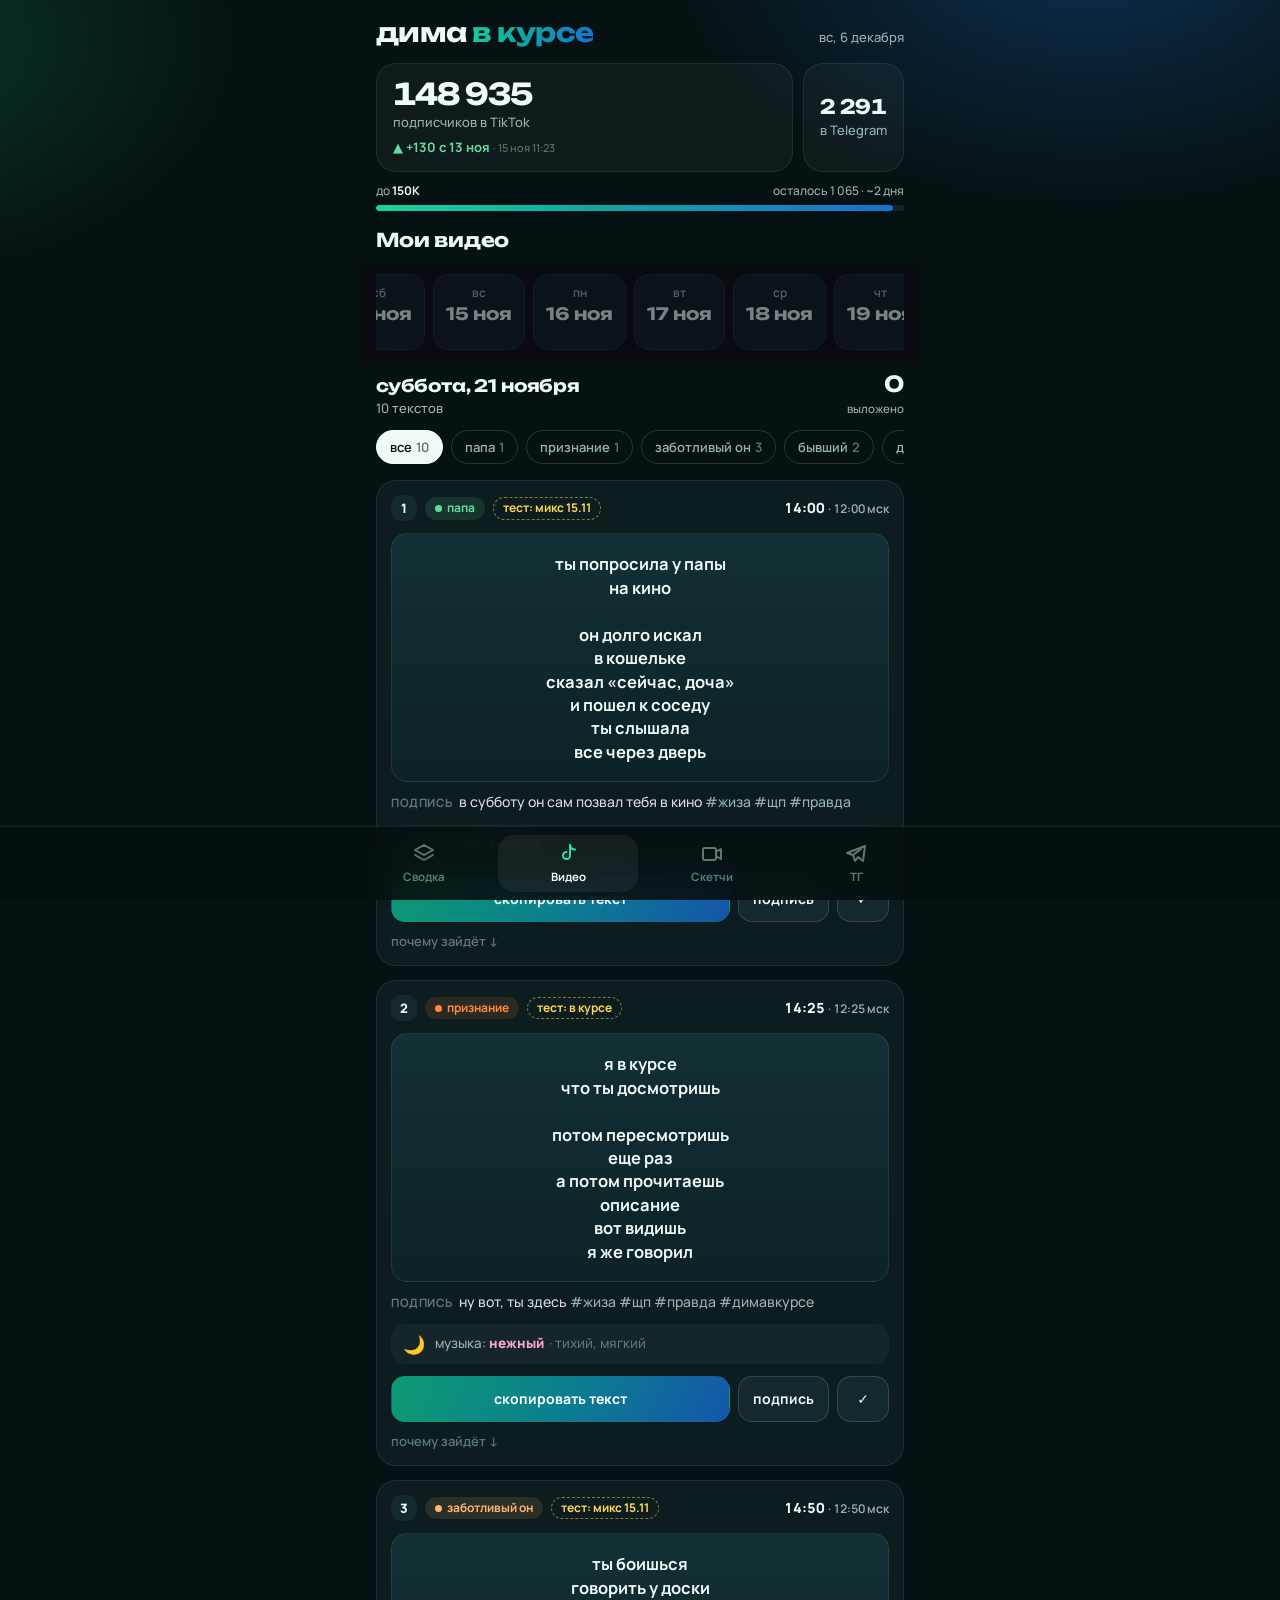
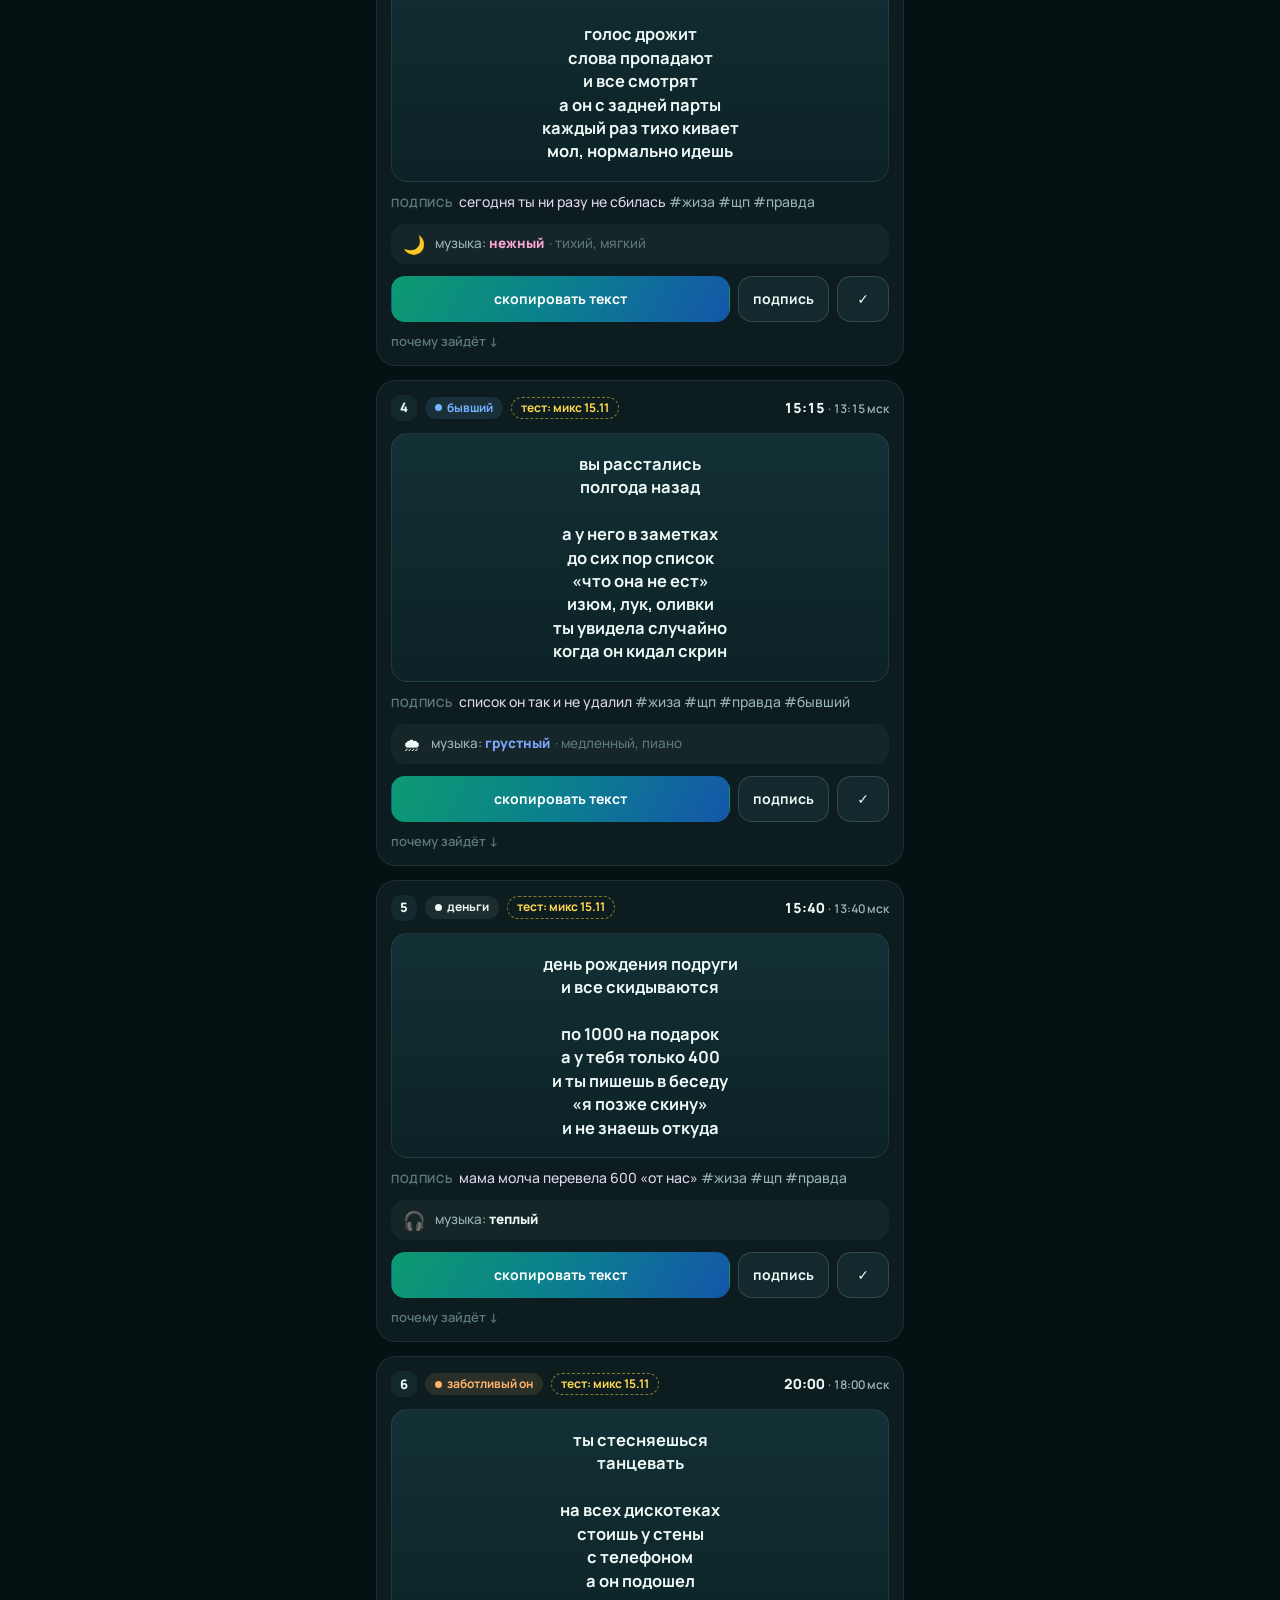
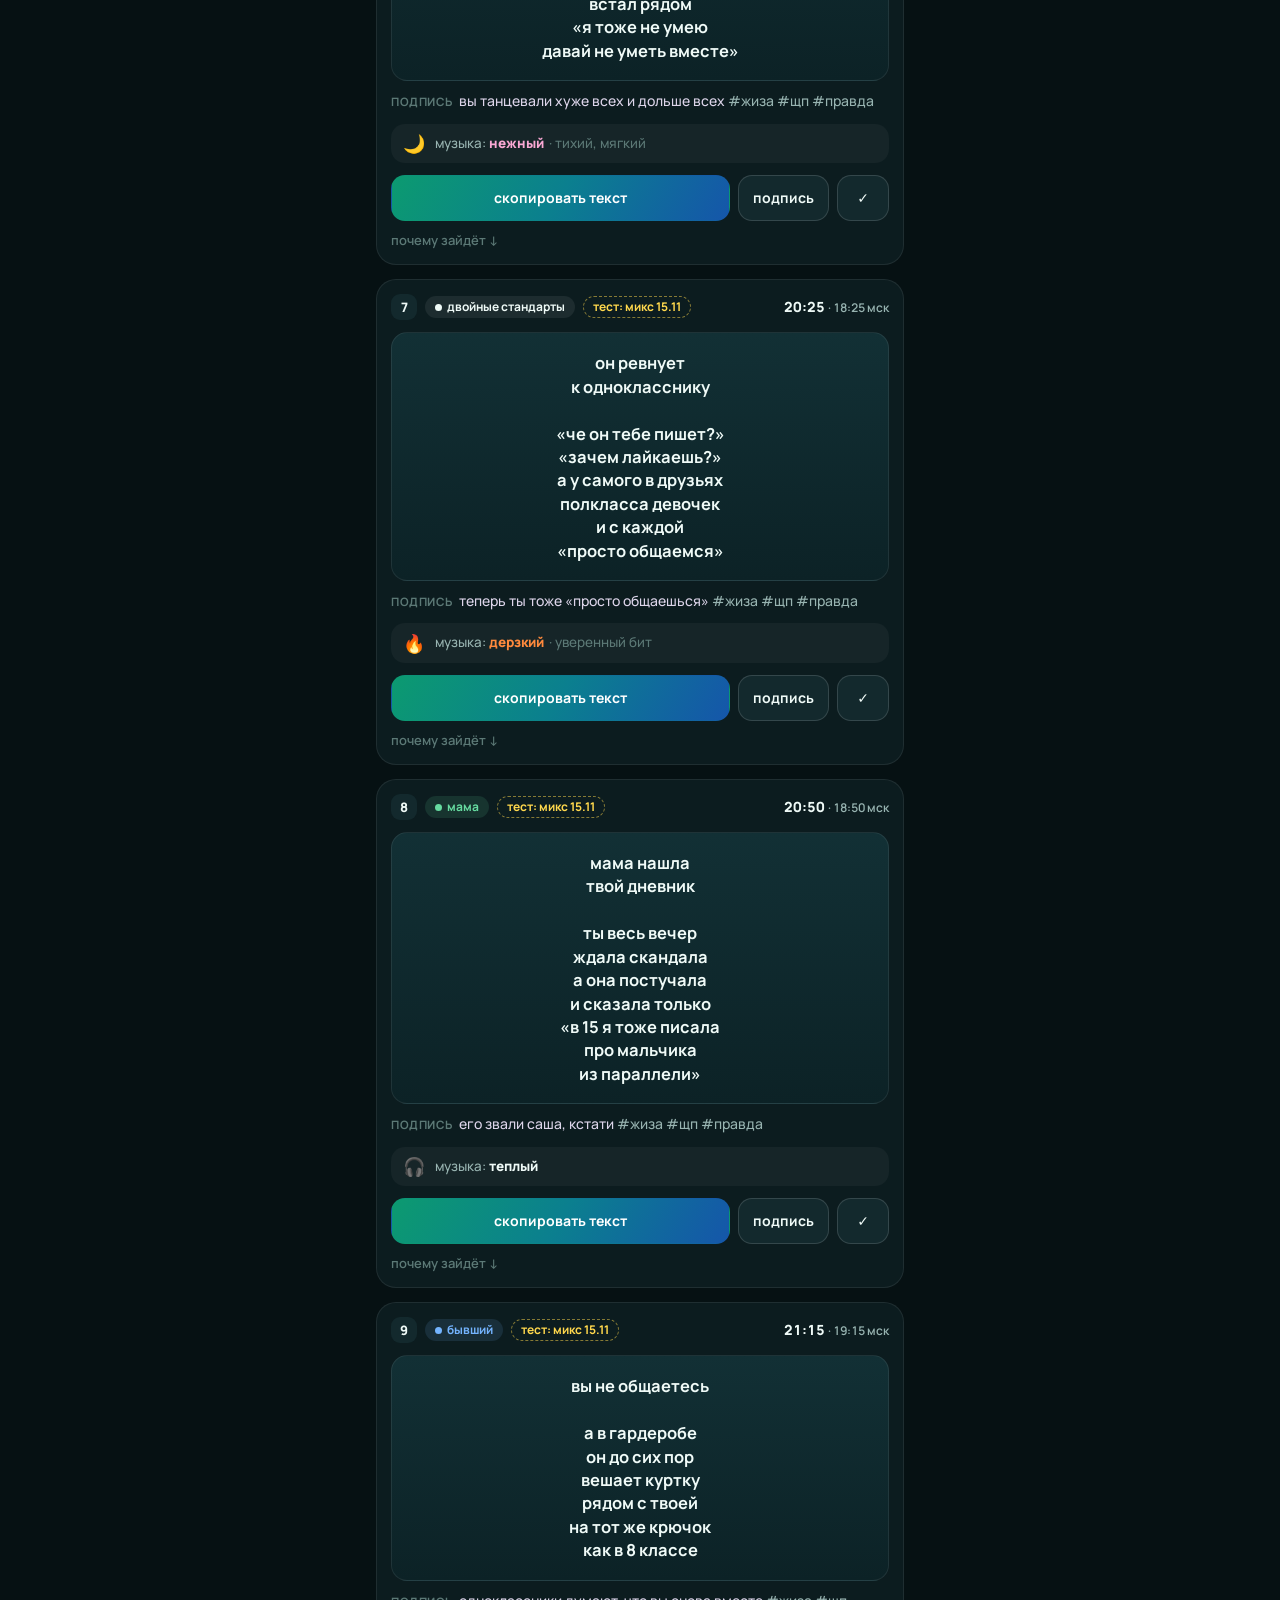
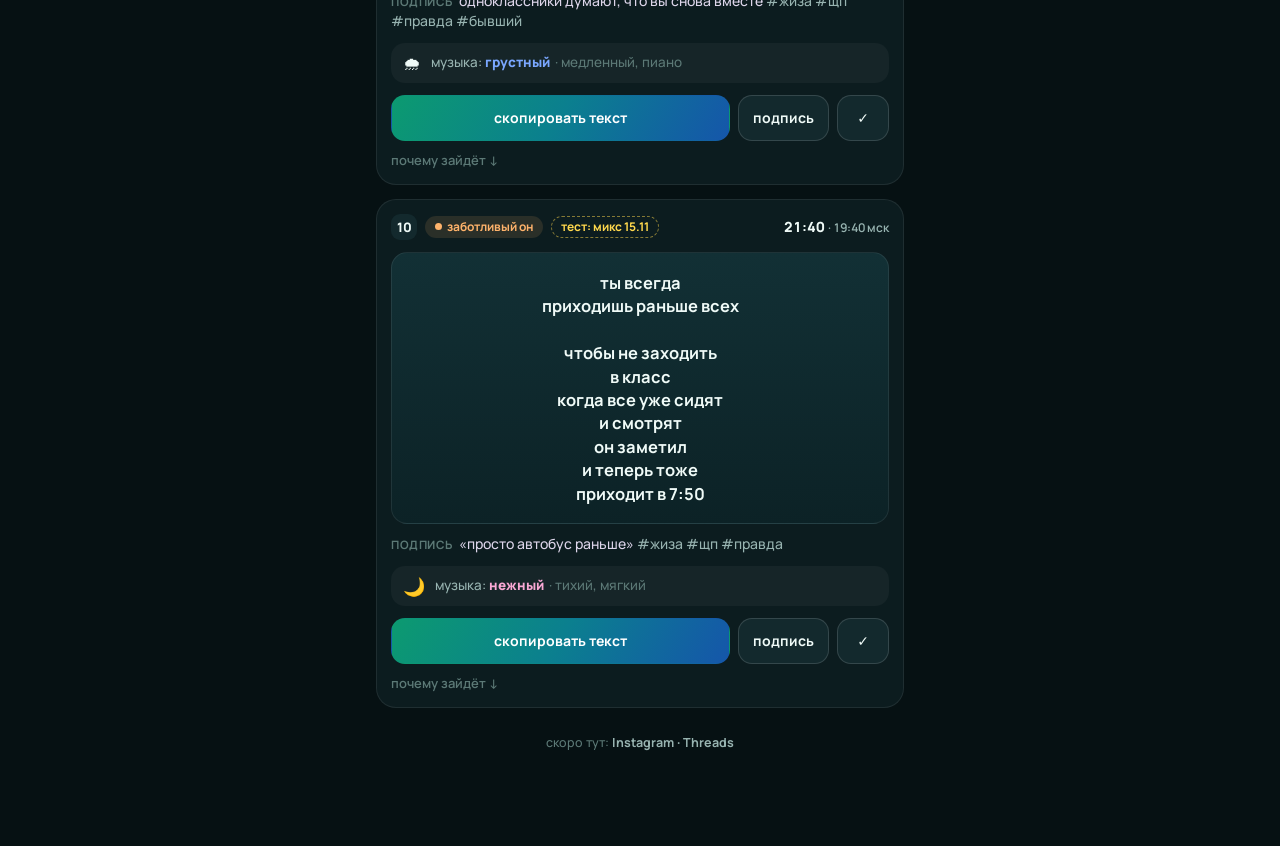
==== index.html @ 0f80d1b6 "тексты до 21.11, признания-загадки, скрыты вкладки Грустное, Вдохновение, Она" ====
<!doctype html>
<html lang="ru">
<head>
<meta charset="utf-8">
<meta name="viewport" content="width=device-width, initial-scale=1, viewport-fit=cover">
<meta name="robots" content="noindex, nofollow">
<meta name="theme-color" content="#061113">
<meta name="mobile-web-app-capable" content="yes">
<meta name="apple-mobile-web-app-capable" content="yes">
<meta name="apple-mobile-web-app-status-bar-style" content="black-translucent">
<meta name="apple-mobile-web-app-title" content="в курсе">
<title>дима в курсе</title>
<link rel="manifest" href="manifest.webmanifest">
<link rel="icon" type="image/png" href="icon-192.png">
<link rel="apple-touch-icon" href="apple-touch-icon.png">
<link rel="preconnect" href="https://fonts.googleapis.com">
<link rel="preconnect" href="https://fonts.gstatic.com" crossorigin>
<link rel="stylesheet" href="https://fonts.googleapis.com/css2?family=Manrope:wght@400;500;600;700;800&family=Unbounded:wght@600;700&display=swap">
<link rel="stylesheet" href="app.css?v=10">
</head>
<body>
<div class="app">
  <header class="hero">
    <div class="brand">
      <div class="logo">дима <span>в курсе</span></div>
      <div class="hero-date" id="heroDate"></div>
    </div>
    <div class="stats">
      <div class="stat stat-main">
        <div class="stat-num" id="ttFollowers">—</div>
        <div class="stat-label">подписчиков в TikTok</div>
        <div class="stat-sub" id="ttNet"></div>
      </div>
      <div class="stat stat-side">
        <div class="stat-num small" id="tgFollowers">—</div>
        <div class="stat-label">в Telegram</div>
      </div>
    </div>
    <div class="goal" id="goal"></div>
  </header>

  <main id="view" aria-live="polite"></main>
</div>

<nav class="tabs" aria-label="Разделы">
  <button class="tab" data-tab="tasks" type="button">
    <svg viewBox="0 0 24 24" aria-hidden="true"><path d="M12 3 3 8l9 5 9-5-9-5Z" /><path d="m3 13 9 5 9-5" /></svg>
    <span>Сводка</span>
  </button>
  <!-- скрыто 15.11 (Дима: пока не пользуюсь)
  <button class="tab" data-tab="inspo" type="button">
    <svg viewBox="0 0 24 24" aria-hidden="true"><path d="M12 3l2.4 5.2L20 9l-4.2 3.8L17 18.5 12 15.6 7 18.5l1.2-5.7L4 9l5.6-.8z" /></svg>
    <span>Вдохновение</span>
  </button>
  -->
  <button class="tab" data-tab="tiktok" type="button">
    <svg viewBox="0 0 24 24" aria-hidden="true"><path d="M14 3v10.5a3.5 3.5 0 1 1-3.5-3.5" /><path d="M14 3c.4 2.6 2.2 4.4 5 4.6" /></svg>
    <span>Видео</span>
  </button>
  <!-- скрыто 15.11 (Дима: грустное больше не выкладываем)
  <button class="tab" data-tab="sad" type="button">
    <svg viewBox="0 0 24 24" aria-hidden="true"><path d="M12 3s-6 7-6 11a6 6 0 0 0 12 0c0-4-6-11-6-11z" /></svg>
    <span>Грустное</span>
  </button>
  -->
  <button class="tab" data-tab="sketch" type="button">
    <svg viewBox="0 0 24 24" aria-hidden="true"><rect x="3" y="6" width="13" height="12" rx="2" /><path d="m16 10 5-3v10l-5-3" /></svg>
    <span>Скетчи</span>
  </button>
  <button class="tab" data-tab="tg" type="button">
    <svg viewBox="0 0 24 24" aria-hidden="true"><path d="M21 4 3 11l6 2 2 6 3-4 5 4 2-15z" /><path d="m9 13 8-6" /></svg>
    <span>ТГ</span>
  </button>
  <!-- скрыто 15.11 (Дима: пока не пользуюсь)
  <a class="tab" href="ponimat.html">
    <svg viewBox="0 0 24 24" aria-hidden="true"><path d="M12 20s-7-4.4-7-10a4 4 0 0 1 7-2.6A4 4 0 0 1 19 10c0 5.6-7 10-7 10z" /></svg>
    <span>Она</span>
  </a>
  -->
</nav>

<div class="toast" id="toast" role="status"></div>

<div class="sheet" id="sheet" hidden>
  <div class="sheet-box">
    <div class="sheet-title">Скопируй вручную</div>
    <textarea id="sheetText" readonly></textarea>
    <button class="btn primary wide" id="sheetClose" type="button">готово</button>
  </div>
</div>

<script src="data.js?v=mwi3bd3v"></script>
<script src="app.js?v=16"></script>
</body>
</html>
---- app.css ----
:root {
  --bg: #061113;
  --card: #0c1c1f;
  --card2: #13292d;
  --line: rgba(255, 255, 255, .08);
  --line2: rgba(255, 255, 255, .14);
  --text: #effaf7;
  --muted: #98b4b1;
  --dim: #5c7976;
  --pink: #2fe0a6;
  --violet: #3a9be0;
  --grad: linear-gradient(120deg, #19d49b 0%, #0ea5a6 45%, #1a6fd1 100%);
  /* под белым текстом — темнее, чтобы читалось */
  --grad-btn: linear-gradient(120deg, #0c9a70 0%, #0b7f8f 50%, #1556aa 100%);
  --care: #ffb36b;
  --zhiza: #c9a8ff;
  --ex: #74b4ff;
  --family: #66dba0;
  --test: #ffd84d;
  --radius: 20px;
  --nav-h: 66px;
  --safe-b: env(safe-area-inset-bottom, 0px);
  --safe-t: env(safe-area-inset-top, 0px);
}

* { box-sizing: border-box; -webkit-tap-highlight-color: transparent; }
html { background: var(--bg); }
body {
  margin: 0;
  background: var(--bg);
  background-image:
    radial-gradient(600px 380px at 85% -60px, rgba(26, 111, 209, .32), transparent 70%),
    radial-gradient(520px 340px at -10% 40px, rgba(25, 212, 155, .2), transparent 70%);
  background-repeat: no-repeat;
  color: var(--text);
  font: 500 15px/1.45 Manrope, system-ui, -apple-system, "Segoe UI", Roboto, sans-serif;
  min-height: 100vh;
  overflow-x: hidden;
}
button { font: inherit; color: inherit; }
.app { max-width: 560px; margin: 0 auto; padding: calc(var(--safe-t) + 18px) 16px calc(var(--nav-h) + var(--safe-b) + 28px); }

/* шапка */
.hero { margin-bottom: 18px; }
.brand { display: flex; align-items: baseline; justify-content: space-between; gap: 12px; }
.logo { font: 700 26px/1.1 Unbounded, Manrope, sans-serif; letter-spacing: -.02em; }
.logo span { background: var(--grad); -webkit-background-clip: text; background-clip: text; color: transparent; }
.hero-date { color: var(--muted); font-size: 13px; white-space: nowrap; }
.stats { display: flex; gap: 10px; margin-top: 16px; }
.stat { background: rgba(255, 255, 255, .04); border: 1px solid var(--line); border-radius: var(--radius); padding: 14px 16px; }
.stat-main { flex: 1 1 auto; min-width: 0; }
.stat-side { flex: 0 0 auto; display: flex; flex-direction: column; justify-content: center; }
.stat-num { font: 700 30px/1.05 Unbounded, Manrope, sans-serif; letter-spacing: -.03em; font-variant-numeric: tabular-nums; }
.stat-num.small { font-size: 20px; }
.stat-label { color: var(--muted); font-size: 13px; margin-top: 4px; }
.stat-sub { font-size: 13px; margin-top: 6px; color: var(--family); font-weight: 700; }
.stat-sub small { color: var(--dim); font-weight: 500; }
.goal { margin-top: 10px; }
.goal-row { display: flex; justify-content: space-between; font-size: 12px; color: var(--muted); margin-bottom: 6px; }
.goal-row b { color: var(--text); }
.bar { height: 6px; border-radius: 6px; background: rgba(255, 255, 255, .07); overflow: hidden; }
.bar i { display: block; height: 100%; background: var(--grad); border-radius: 6px; }

/* общие элементы */
.section-title { font: 700 19px/1.2 Unbounded, Manrope, sans-serif; margin: 6px 0 12px; letter-spacing: -.01em; }
.hint { color: var(--muted); font-size: 13px; }
.note {
  background: linear-gradient(135deg, rgba(25, 212, 155, .1), rgba(26, 111, 209, .12));
  border: 1px solid rgba(14, 165, 166, .3);
  border-radius: 16px; padding: 12px 14px; font-size: 13.5px; color: #dcf3ee; margin-bottom: 14px;
}
.note b { color: var(--text); }

.chips { display: flex; gap: 8px; overflow-x: auto; scrollbar-width: none; padding: 2px 0; }
.chips::-webkit-scrollbar { display: none; }
.fchip {
  flex: 0 0 auto; border: 1px solid var(--line2); background: transparent; border-radius: 999px;
  padding: 7px 13px; font-size: 13px; font-weight: 600; color: var(--muted); cursor: pointer; white-space: nowrap;
}
.fchip.on { background: var(--text); color: var(--bg); border-color: var(--text); }
.fchip .cnt { opacity: .6; margin-left: 4px; }

/* выбор дня */
.days-wrap {
  position: sticky; top: 0; z-index: 5; margin: 0 -16px 12px; padding: calc(var(--safe-t) + 10px) 16px 10px;
  background: rgba(12, 10, 18, .82); -webkit-backdrop-filter: blur(16px); backdrop-filter: blur(16px);
  border-bottom: 1px solid transparent;
}
.days-wrap.stuck { border-bottom-color: var(--line); }
.days { display: flex; gap: 8px; overflow-x: auto; scrollbar-width: none; scroll-behavior: smooth; }
.days::-webkit-scrollbar { display: none; }
.day {
  flex: 0 0 auto; min-width: 74px; text-align: center; padding: 9px 12px 8px; border-radius: 16px;
  background: var(--card); border: 1px solid var(--line); cursor: pointer;
}
.day .wd { display: block; font-size: 12px; color: var(--muted); font-weight: 600; }
.day .dn { display: block; font: 700 17px/1.2 Unbounded, Manrope, sans-serif; margin-top: 2px; }
.day .tag { display: block; font-size: 10.5px; color: var(--dim); margin-top: 2px; font-weight: 700; text-transform: uppercase; letter-spacing: .04em; }
.day.past { opacity: .5; }
.day.on { background: var(--grad-btn); border-color: transparent; opacity: 1; }
.day.on .wd, .day.on .tag { color: rgba(255, 255, 255, .85); }

.day-head { display: flex; align-items: flex-end; justify-content: space-between; gap: 12px; margin: 4px 0 10px; }
.day-title { font: 700 17px/1.25 Unbounded, Manrope, sans-serif; letter-spacing: -.01em; }
.day-sub { color: var(--muted); font-size: 13px; margin-top: 3px; }
.progress { text-align: right; flex: 0 0 auto; }
.progress b { font: 700 22px/1 Unbounded, Manrope, sans-serif; }
.progress span { display: block; font-size: 11.5px; color: var(--muted); margin-top: 3px; }
.progress.ok b { color: var(--family); }
.filters { margin-bottom: 14px; }

/* карточка */
.list { display: flex; flex-direction: column; gap: 14px; }
.card {
  background: var(--card); border: 1px solid var(--line); border-radius: var(--radius); padding: 14px;
  transition: opacity .2s, border-color .2s;
}
.card.next { border-color: rgba(47, 224, 166, .55); box-shadow: 0 0 0 1px rgba(47, 224, 166, .2), 0 10px 30px -12px rgba(47, 224, 166, .35); }
.card.done { opacity: .5; }
.card-top { display: flex; align-items: center; flex-wrap: wrap; gap: 6px 8px; margin-bottom: 12px; }
.num {
  width: 26px; height: 26px; border-radius: 9px; display: inline-grid; place-items: center;
  background: var(--card2); font-weight: 800; font-size: 13px;
}
.chip { display: inline-flex; align-items: center; gap: 5px; border-radius: 999px; padding: 4px 10px; font-size: 12px; font-weight: 700; line-height: 1.2; }
.chip.theme { background: rgba(255, 255, 255, .07); color: var(--text); }
.chip.theme::before { content: ""; width: 7px; height: 7px; border-radius: 50%; background: currentColor; }
.chip.t-care { color: var(--care); background: rgba(255, 179, 107, .12); }
.chip.t-zhiza { color: var(--zhiza); background: rgba(201, 168, 255, .12); }
.chip.t-ex { color: var(--ex); background: rgba(116, 180, 255, .12); }
.chip.t-family { color: var(--family); background: rgba(102, 219, 160, .12); }
.card.hot { border-color: rgba(255, 138, 61, .6); box-shadow: 0 0 0 1px rgba(255, 138, 61, .25), 0 10px 30px -12px rgba(255, 138, 61, .45); }
.hot-badge { display: inline-block; margin-bottom: 8px; padding: 3px 10px; border-radius: 999px; font-size: 12px; font-weight: 800; color: #ff8a3d; background: rgba(255, 138, 61, .15); }
.chip.t-hot { color: #ff8a3d; background: rgba(255, 138, 61, .12); }
.chip.t-serial { color: #c9a8ff; background: rgba(201, 168, 255, .12); }
.chip.test { color: var(--test); border: 1px dashed rgba(255, 216, 77, .5); padding: 3px 9px; }
.chip.next-badge { background: var(--grad-btn); color: #fff; }
.btn.primary.was { background: linear-gradient(120deg, rgba(12, 154, 112, .45), rgba(21, 86, 170, .45)); }
.time { margin-left: auto; font-weight: 800; font-size: 14px; white-space: nowrap; font-variant-numeric: tabular-nums; }
.time small { color: var(--dim); font-weight: 600; font-size: 11px; }
.time .alt { color: var(--muted); font-weight: 600; font-size: 12px; }

.screen {
  position: relative; text-align: center; white-space: pre-line; font-weight: 700; font-size: 16.5px; line-height: 1.42;
  padding: 18px 14px; border-radius: 16px; cursor: pointer; overflow-wrap: anywhere;
  background: linear-gradient(180deg, #123035 0%, #0c2226 100%); border: 1px solid var(--line);
  user-select: text; -webkit-user-select: text;
}
.screen:active { transform: scale(.99); }
.screen mark, .post-text mark, .note mark, .slide-text mark { background: rgba(255, 216, 77, .16); color: var(--test); border-radius: 5px; padding: 0 3px; }
.screen.left { text-align: left; font-weight: 600; font-size: 15px; }

.caption { margin-top: 10px; font-size: 14px; color: #ddd5ea; overflow-wrap: anywhere; }
.caption .lbl { color: var(--dim); font-size: 11.5px; font-weight: 700; text-transform: uppercase; letter-spacing: .05em; margin-right: 6px; }
.caption .tags { color: var(--muted); }

.sound {
  display: flex; align-items: center; gap: 10px; margin-top: 12px; padding: 10px 12px; border-radius: 14px;
  background: rgba(255, 255, 255, .04); font-size: 13.5px;
}
.sound .ico { font-size: 18px; line-height: 1; }
.sound .lbl { color: var(--muted); }
.sound b { color: var(--sc, var(--text)); font-weight: 800; }
.sound .desc { color: var(--dim); }
.sound .desc { margin-left: 5px; }
.sound .desc::before { content: "· "; }

.actions { display: flex; gap: 8px; margin-top: 12px; }
.btn {
  border: 1px solid var(--line2); background: var(--card2); border-radius: 14px; padding: 12px 14px;
  font-weight: 700; font-size: 14px; cursor: pointer; white-space: nowrap; touch-action: manipulation;
}
.btn:active { transform: scale(.97); }
.btn.primary { flex: 1 1 auto; min-width: 0; overflow: hidden; text-overflow: ellipsis; background: var(--grad-btn); border-color: transparent; color: #fff; }
.actions .btn { min-width: 0; }
.btn.wide { width: 100%; }
.btn.toggle { flex: 0 0 auto; min-width: 52px; }
.btn.toggle[aria-pressed="true"] { background: rgba(102, 219, 160, .16); border-color: rgba(102, 219, 160, .5); color: var(--family); }
.btn.ghost { background: transparent; }

.why { margin-top: 10px; font-size: 13px; color: var(--muted); }
.why summary { cursor: pointer; color: var(--dim); font-weight: 600; list-style: none; }
.why summary::-webkit-details-marker { display: none; }
.why summary::after { content: " ↓"; }
.why[open] summary::after { content: " ↑"; }
.why p { margin: 6px 0 0; }

/* телеграм */
.seg { display: flex; background: var(--card); border: 1px solid var(--line); border-radius: 14px; padding: 4px; margin-bottom: 14px; }
.seg button { flex: 1; border: 0; background: transparent; padding: 9px 6px; border-radius: 10px; font-weight: 700; font-size: 14px; color: var(--muted); cursor: pointer; }
.seg button.on { background: var(--card2); color: var(--text); box-shadow: 0 1px 0 rgba(255, 255, 255, .06) inset; }
.post-head { display: flex; align-items: center; gap: 8px; flex-wrap: wrap; margin-bottom: 10px; }
.post-date { font-weight: 800; font-size: 14px; }
.post-date small { color: var(--dim); font-weight: 600; }
.rubric { background: rgba(58, 155, 224, .16); color: #b8dcff; }
.post-text {
  white-space: pre-line; font-size: 15px; line-height: 1.5; padding: 14px; border-radius: 16px; cursor: pointer;
  background: rgba(255, 255, 255, .035); border: 1px solid var(--line); overflow-wrap: anywhere;
}
.poll { margin-top: 10px; padding: 12px 14px; border-radius: 14px; border: 1px dashed var(--line2); }
.poll-q { font-weight: 800; margin-bottom: 8px; font-size: 14px; }
.poll-q small { color: var(--dim); font-weight: 600; margin-right: 6px; }
.poll-opt { padding: 7px 10px; border-radius: 10px; background: rgba(255, 255, 255, .05); margin-top: 6px; font-size: 14px; }
.slides { display: flex; flex-direction: column; gap: 10px; margin-top: 4px; }
.slide { display: flex; gap: 10px; align-items: stretch; }
.slide-n { flex: 0 0 auto; width: 26px; display: grid; place-items: center; border-radius: 9px; background: var(--card2); font-weight: 800; font-size: 12px; }
.slide-body { flex: 1 1 auto; min-width: 0; padding: 10px 12px; border-radius: 14px; background: rgba(255, 255, 255, .04); }
.slide-text { white-space: pre-line; font-weight: 700; cursor: pointer; overflow-wrap: anywhere; }
.slide-sticker { color: var(--dim); font-size: 12.5px; margin-top: 4px; }
.slide .btn { align-self: center; padding: 10px 12px; }
.story-when { color: var(--muted); font-size: 13px; margin: -4px 0 12px; }

.empty { text-align: center; color: var(--muted); padding: 40px 10px; border: 1px dashed var(--line2); border-radius: var(--radius); }
.soon { text-align: center; color: var(--dim); font-size: 12.5px; margin-top: 26px; }
.soon b { color: var(--muted); }

/* нижнее меню */
.tabs {
  position: fixed; left: 0; right: 0; bottom: 0; z-index: 20; display: flex; justify-content: center; gap: 4px;
  padding: 8px 12px calc(8px + var(--safe-b));
  background: rgba(5, 15, 17, .88); -webkit-backdrop-filter: blur(18px); backdrop-filter: blur(18px);
  border-top: 1px solid var(--line);
}
.tab {
  flex: 1 1 auto; min-width: 0; max-width: 140px; border: 0; background: transparent; border-radius: 16px; padding: 7px 2px 6px; text-decoration: none;
  display: flex; flex-direction: column; align-items: center; gap: 3px; color: var(--dim); font-size: 11.5px; font-weight: 700; cursor: pointer;
}
.tab span { max-width: 100%; white-space: nowrap; overflow: hidden; text-overflow: ellipsis; }
.tab svg { width: 24px; height: 24px; fill: none; stroke: currentColor; stroke-width: 2; stroke-linecap: round; stroke-linejoin: round; }
.tab.on { color: var(--text); background: rgba(255, 255, 255, .06); }
.tab.on svg { stroke: var(--pink); }

/* телеграм */
.past-btn { margin-bottom: 12px; color: var(--muted); font-size: 13px; padding: 9px 12px; }

/* задачи */
a.fchip { text-decoration: none; color: inherit; }
.t-progress { background: var(--card); border: 1px solid var(--line); border-radius: 16px; padding: 12px 14px; margin-bottom: 12px; }
.t-progress .goal-row { font-size: 13px; }
.t-sec { margin-top: 22px; scroll-margin-top: 10px; }
.t-sec-head { display: flex; justify-content: space-between; align-items: baseline; gap: 10px; margin-bottom: 4px; }
.t-sec-head h2 { font: 700 17px/1.2 Unbounded, Manrope, sans-serif; margin: 0; }
.t-note { margin-bottom: 10px; }
.task { --kind: var(--violet); position: relative; padding-left: 16px; overflow: hidden; }
.task::before { content: ""; position: absolute; left: 0; top: 14px; bottom: 14px; width: 3px; border-radius: 0 3px 3px 0; background: var(--kind); }
.task.k-today { --kind: #ff7b7b; }
.task.k-decide { --kind: #ffd84d; }
.task.k-look { --kind: #74b4ff; }
.task.k-claude { --kind: #3a9be0; }
.task-row { display: flex; gap: 12px; align-items: flex-start; cursor: pointer; }
.task-check {
  appearance: none; -webkit-appearance: none; flex: none; width: 24px; height: 24px; margin: 0; border-radius: 8px;
  border: 2px solid var(--line2); background: transparent; display: grid; place-content: center; cursor: pointer;
}
.task-check::after { content: ""; width: 11px; height: 6px; border-left: 2.5px solid var(--bg); border-bottom: 2.5px solid var(--bg); transform: rotate(-45deg) translate(1px, -1px); opacity: 0; }
.task-check:checked { background: var(--family); border-color: var(--family); }
.task-check:checked::after { opacity: 1; }
.task-check:focus-visible { outline: 2px solid var(--pink); outline-offset: 2px; }
.task-title { flex: 1; min-width: 0; font-weight: 700; font-size: 15.5px; line-height: 1.35; cursor: pointer; }
.task-edit { flex: none; border: 0; background: rgba(255, 255, 255, .05); color: var(--muted); width: 32px; height: 32px; margin: -4px -4px 0 0; border-radius: 10px; font-size: 15px; cursor: pointer; }
.task-edit:active { transform: scale(.94); }
.add-task { margin-bottom: 4px; color: var(--pink); border-style: dashed; background: transparent; }
.task-form { display: flex; flex-direction: column; gap: 8px; }
.task-form input, .task-form textarea, .task-form select {
  width: 100%; border-radius: 12px; border: 1px solid var(--line2); background: var(--bg); color: var(--text);
  font: 600 16px/1.4 Manrope, sans-serif; padding: 10px 12px;
}
.task-form textarea { font-weight: 500; font-size: 15px; resize: vertical; }
.task-form input:focus, .task-form textarea:focus, .task-form select:focus { outline: 2px solid var(--pink); outline-offset: 1px; }
.task-form .actions { margin-top: 2px; }
.task.done .task-title { text-decoration: line-through; text-decoration-color: var(--dim); }
.task-sub { color: var(--muted); font-size: 13.5px; margin: 6px 0 0 36px; }
.task-chips { display: flex; gap: 6px; flex-wrap: wrap; margin: 8px 0 0 36px; }
.task-chips .chip { background: rgba(255, 255, 255, .06); color: var(--muted); }
.task-chips .chip.k { color: var(--kind, var(--pink)); background: color-mix(in srgb, var(--kind, var(--pink)) 14%, transparent); }
.task .why { margin-left: 36px; }
.more { display: flex; flex-direction: column; gap: 8px; padding-top: 8px; font-size: 14px; color: var(--text); }
.more p { margin: 0; }
.more ul { margin: 0; padding-left: 18px; display: flex; flex-direction: column; gap: 4px; }
.more a, .author-head a { color: var(--pink); }
.mono { font-family: ui-monospace, "Cascadia Mono", Consolas, monospace; font-size: 12.5px; color: var(--muted); word-break: break-all; }
.tbl-wrap { overflow-x: auto; border: 1px solid var(--line); border-radius: 14px; margin-bottom: 14px; }
table { border-collapse: collapse; width: 100%; font-size: 13.5px; font-variant-numeric: tabular-nums; }
th, td { text-align: left; padding: 8px 10px; border-bottom: 1px solid var(--line); white-space: nowrap; }
th { color: var(--muted); font-weight: 600; font-size: 12px; }
tr:last-child td { border-bottom: 0; }
td.ok { color: var(--family); font-weight: 700; }
td.warn { color: var(--test); font-weight: 700; }

/* вдохновение */
.author { display: flex; gap: 12px; align-items: flex-start; width: 100%; text-align: left; cursor: pointer; color: inherit; font: inherit; }
.author:active { transform: scale(.99); }
.avatar {
  flex: none; width: 46px; height: 46px; border-radius: 15px; background: var(--grad-btn); color: #fff;
  display: grid; place-items: center; font: 700 20px/1 Unbounded, Manrope, sans-serif;
}
.avatar.big { width: 58px; height: 58px; font-size: 24px; border-radius: 18px; }
.author-body { flex: 1; min-width: 0; display: flex; flex-direction: column; gap: 4px; }
.author-name { font: 700 16px/1.2 Unbounded, Manrope, sans-serif; overflow-wrap: anywhere; }
.author-hook { font-size: 13.5px; color: #dcf3ee; }
.author .task-chips { margin: 4px 0 0; }
.author-go { color: var(--dim); font-size: 26px; line-height: 1; align-self: center; }
.back { border: 0; background: none; color: var(--pink); font-weight: 700; font-size: 14px; padding: 4px 0 12px; cursor: pointer; }
.author-head { display: flex; gap: 14px; align-items: center; margin-bottom: 14px; }
.kpis { display: grid; grid-template-columns: repeat(3, minmax(0, 1fr)); gap: 8px; margin-bottom: 14px; }
.kpi { background: var(--card); border: 1px solid var(--line); border-radius: 14px; padding: 10px 12px; display: flex; flex-direction: column; gap: 2px; }
.kpi b { font: 700 18px/1.1 Unbounded, Manrope, sans-serif; font-variant-numeric: tabular-nums; }
.kpi small { color: var(--muted); font-size: 11.5px; }
.sub-h { font: 700 15px/1.3 Unbounded, Manrope, sans-serif; margin: 20px 0 10px; }
.para { margin: 0 0 12px; font-size: 14px; }
.top8 { margin: 0 0 12px; padding: 0; list-style: none; display: flex; flex-direction: column; gap: 12px; }
.top8 li { display: grid; grid-template-columns: 58px 1fr; gap: 10px; align-items: start; }
.views { font: 700 14px/1.2 Unbounded, Manrope, sans-serif; color: var(--pink); font-variant-numeric: tabular-nums; }
.views small { display: block; font: 600 11px/1.3 Manrope, sans-serif; color: var(--dim); }
.q { font-weight: 700; font-size: 14px; }
.cols { display: grid; grid-template-columns: 1fr 1fr; gap: 10px; }
.col { background: var(--card); border: 1px solid var(--line); border-radius: 14px; padding: 12px; font-size: 13.5px; min-width: 0; }
.col h4 { margin: 0 0 6px; font-size: 13px; }
.col ul { margin: 0; padding-left: 16px; display: flex; flex-direction: column; gap: 4px; }
.col.yes h4 { color: var(--family); }
.col.no h4 { color: #ff7b7b; }

/* тост и лист */
.toast {
  position: fixed; left: 50%; bottom: calc(var(--nav-h) + var(--safe-b) + 18px); transform: translate(-50%, 20px);
  background: #fff; color: #061113; font-weight: 800; font-size: 14px; padding: 11px 18px; border-radius: 999px;
  opacity: 0; pointer-events: none; transition: opacity .2s, transform .2s; z-index: 40; white-space: nowrap;
  box-shadow: 0 10px 30px rgba(0, 0, 0, .4);
}
.toast.show { opacity: 1; transform: translate(-50%, 0); }
.sheet { position: fixed; inset: 0; z-index: 50; background: rgba(0, 0, 0, .6); display: flex; align-items: flex-end; justify-content: center; }
.sheet[hidden] { display: none; }
.sheet-box { width: 100%; max-width: 560px; background: var(--card); border-radius: 22px 22px 0 0; padding: 18px 16px calc(18px + var(--safe-b)); }
.sheet-title { font-weight: 800; margin-bottom: 10px; }
.sheet textarea {
  width: 100%; min-height: 180px; border-radius: 14px; border: 1px solid var(--line2); background: var(--bg); color: var(--text);
  font: 600 16px/1.45 Manrope, sans-serif; padding: 12px; margin-bottom: 12px; resize: vertical;
}

@media (max-width: 420px) {
  .cols { grid-template-columns: 1fr; }
  .kpis { grid-template-columns: 1fr 1fr 1fr; }
  .tabs { gap: 2px; padding-left: 6px; padding-right: 6px; }
  .tab { font-size: 10px; }
}
@media (max-width: 370px) {
  .stat-num { font-size: 25px; }
  .logo { font-size: 23px; }
  .btn { padding: 11px 10px; font-size: 13.5px; }
  .btn.toggle { min-width: 46px; }
  .btn .long { display: none; }
}
@media (prefers-reduced-motion: reduce) {
  * { transition: none !important; scroll-behavior: auto !important; }
}

/* сводка: правила, готово, не готово, идеи */
.task.k-rules { --kind: #ffd84d; }
.task.k-done { --kind: #2fe0a6; }
.task.k-todo { --kind: #ff7b7b; }
.task.k-ideas { --kind: #c9a8ff; }
.b-sub, .b-chips, .task .b-why { margin-left: 0; }
.b-chips:empty { display: none; }
.b-why .more { margin-top: 8px; color: var(--muted); font-size: 13.5px; line-height: 1.5; }
.b-why .more p { margin: 0 0 8px; }
.b-why .more b { color: var(--text, #fff); }
.task.hot { --kind: #ff8a3d; border-color: rgba(255, 138, 61, .5); }
.task-chips .chip.hot { color: #ff8a3d; background: rgba(255, 138, 61, .15); }

/* вход в базу: карточка в начале «Сводки» */
.card.sync { margin: 12px 0 14px; }
.card.sync.on .task-title { color: var(--family); }
.card.sync .task-form { margin-top: 10px; }

/* скетчи */
.sk-hook { text-align: center; padding: 14px; border-radius: 16px; background: linear-gradient(180deg, #123035 0%, #0c2226 100%); border: 1px solid var(--line); }
.sk-hook span { display: block; color: var(--muted); font-size: 12.5px; font-weight: 600; margin-bottom: 4px; }
.sk-hook b { font-size: 18px; font-weight: 800; }
.shot { margin-top: 10px; padding: 12px; border-radius: 14px; background: rgba(255, 255, 255, .04); border: 1px solid var(--line); }
.shot-h { font-size: 11.5px; font-weight: 800; text-transform: uppercase; letter-spacing: .05em; color: var(--pink); margin-bottom: 8px; }
.shot-row { display: flex; gap: 10px; align-items: flex-start; font-size: 14px; line-height: 1.4; margin-bottom: 6px; }
.shot-row .lbl, .sk-props .lbl, .shot-say .lbl { display: block; color: var(--dim); font-size: 11px; font-weight: 700; text-transform: uppercase; letter-spacing: .05em; }
.shot-row b { font-weight: 700; }
.shot-ico { font-size: 18px; line-height: 1.2; flex: 0 0 auto; }
.shot-say { margin-top: 8px; white-space: pre-line; text-align: center; font-weight: 700; font-size: 15.5px; line-height: 1.42; padding: 10px 12px 12px; border-radius: 12px; background: #0c2226; cursor: pointer; overflow-wrap: anywhere; user-select: text; -webkit-user-select: text; }
.shot-say .lbl { margin-bottom: 4px; }
.sk-props { margin-top: 10px; font-size: 13.5px; color: var(--muted); }
.sk-how { margin: 10px 0 12px; padding: 12px 14px; border-radius: 14px; background: rgba(255, 255, 255, .04); border: 1px solid var(--line); font-size: 14px; }
.sk-how summary { cursor: pointer; font-weight: 700; }
.sk-how ul { margin: 10px 0 0; padding-left: 18px; color: var(--muted); line-height: 1.5; }
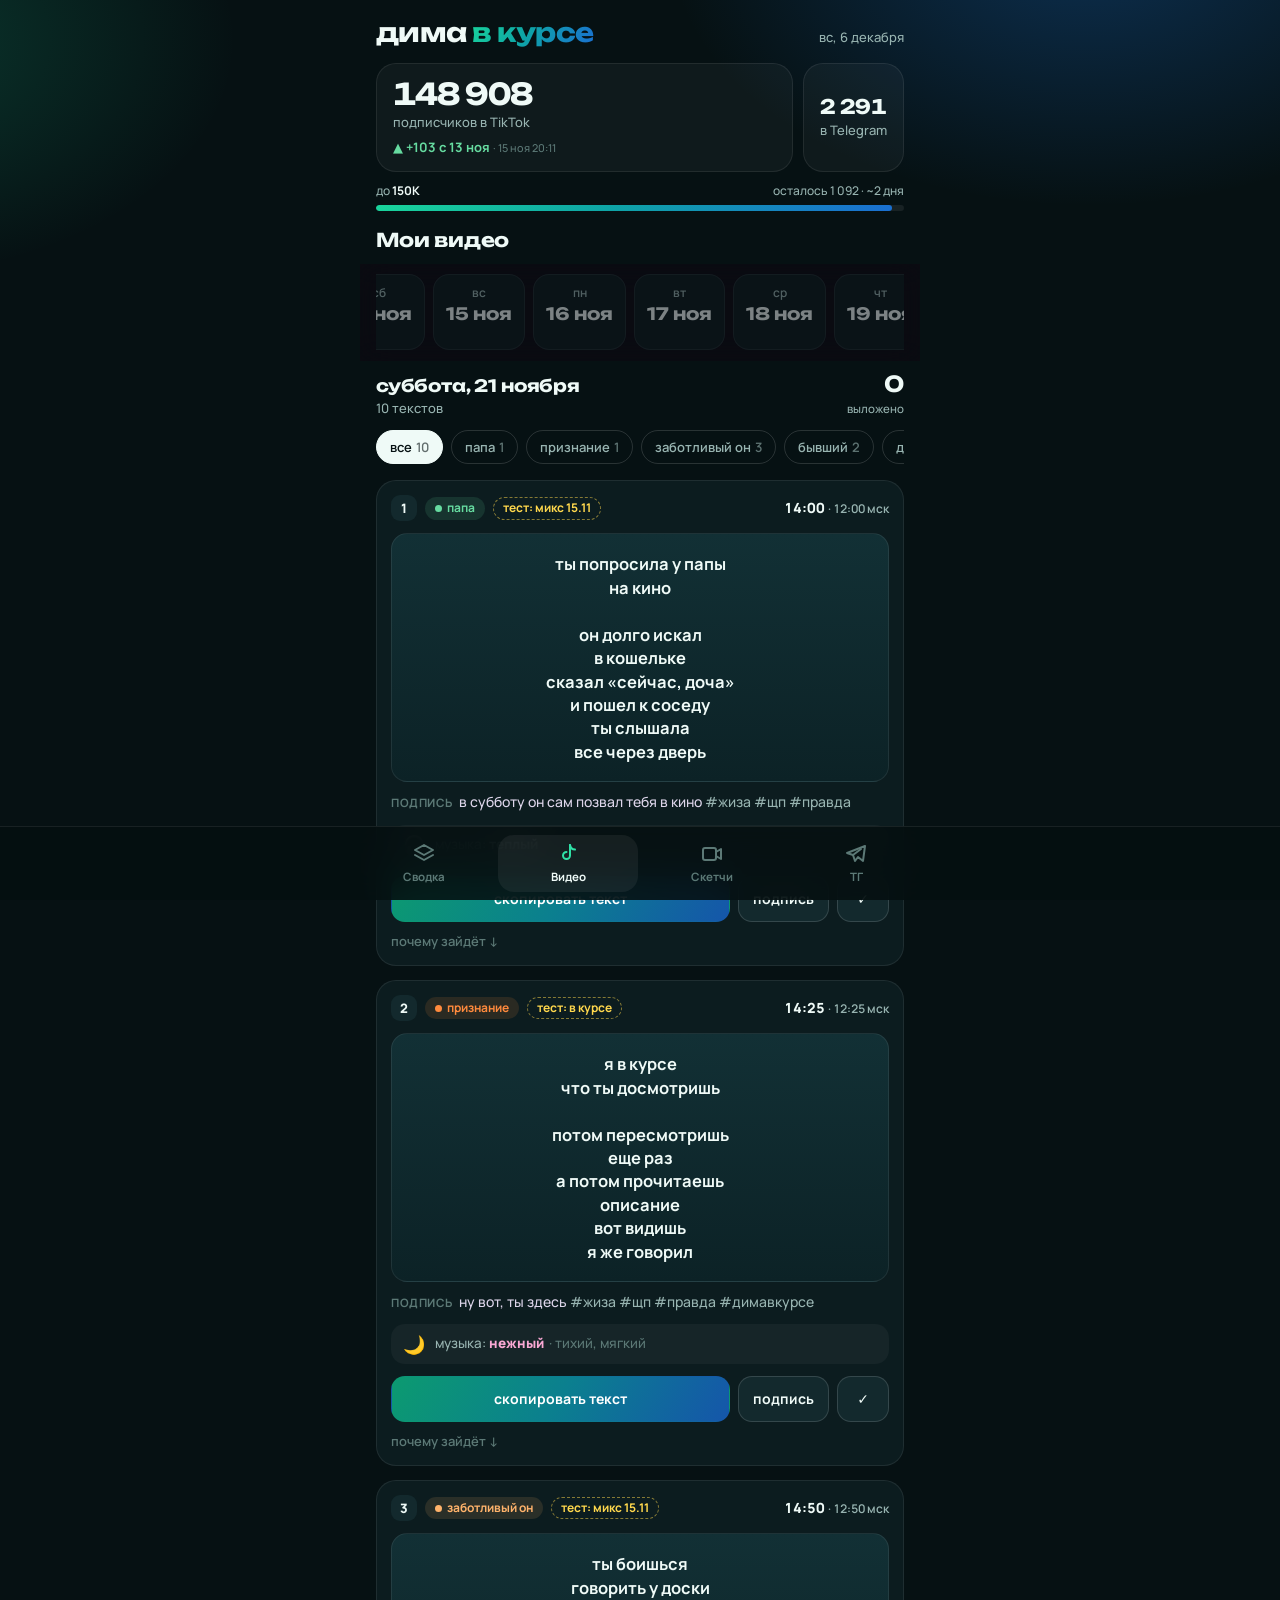
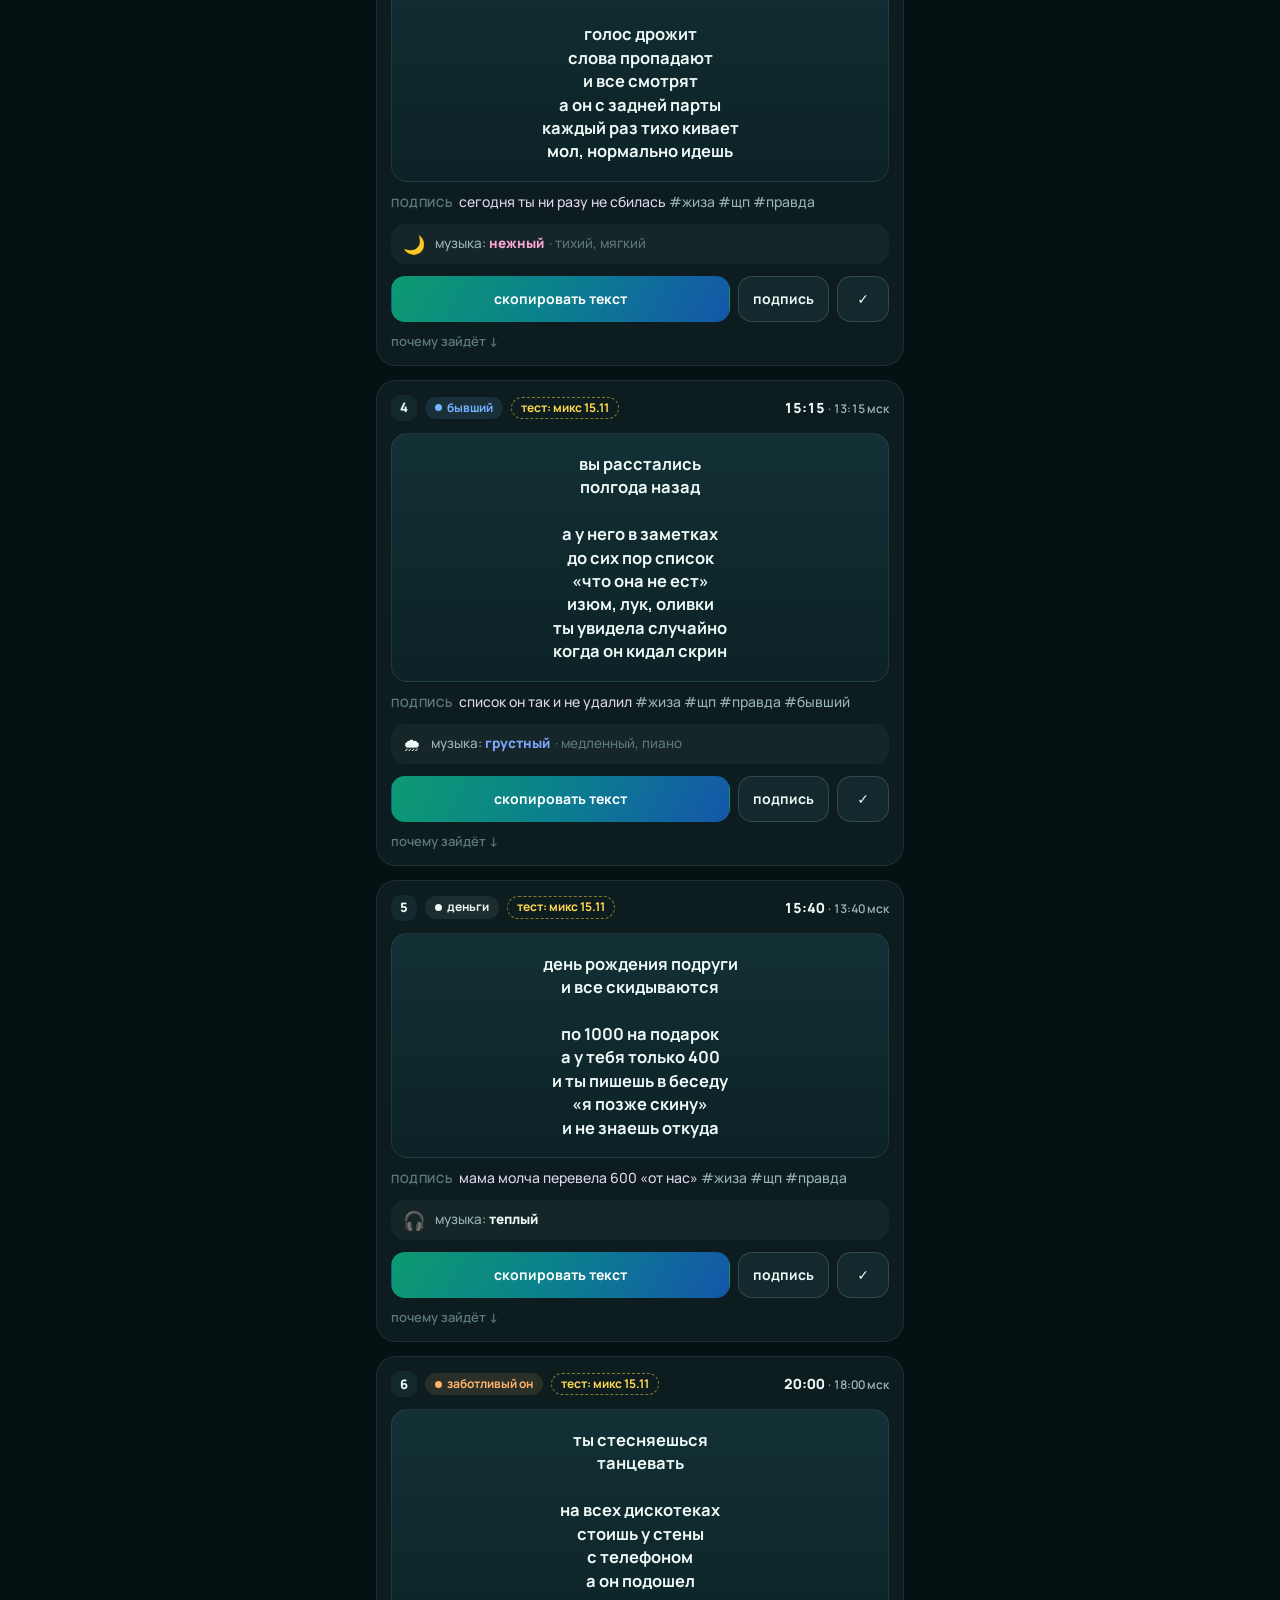
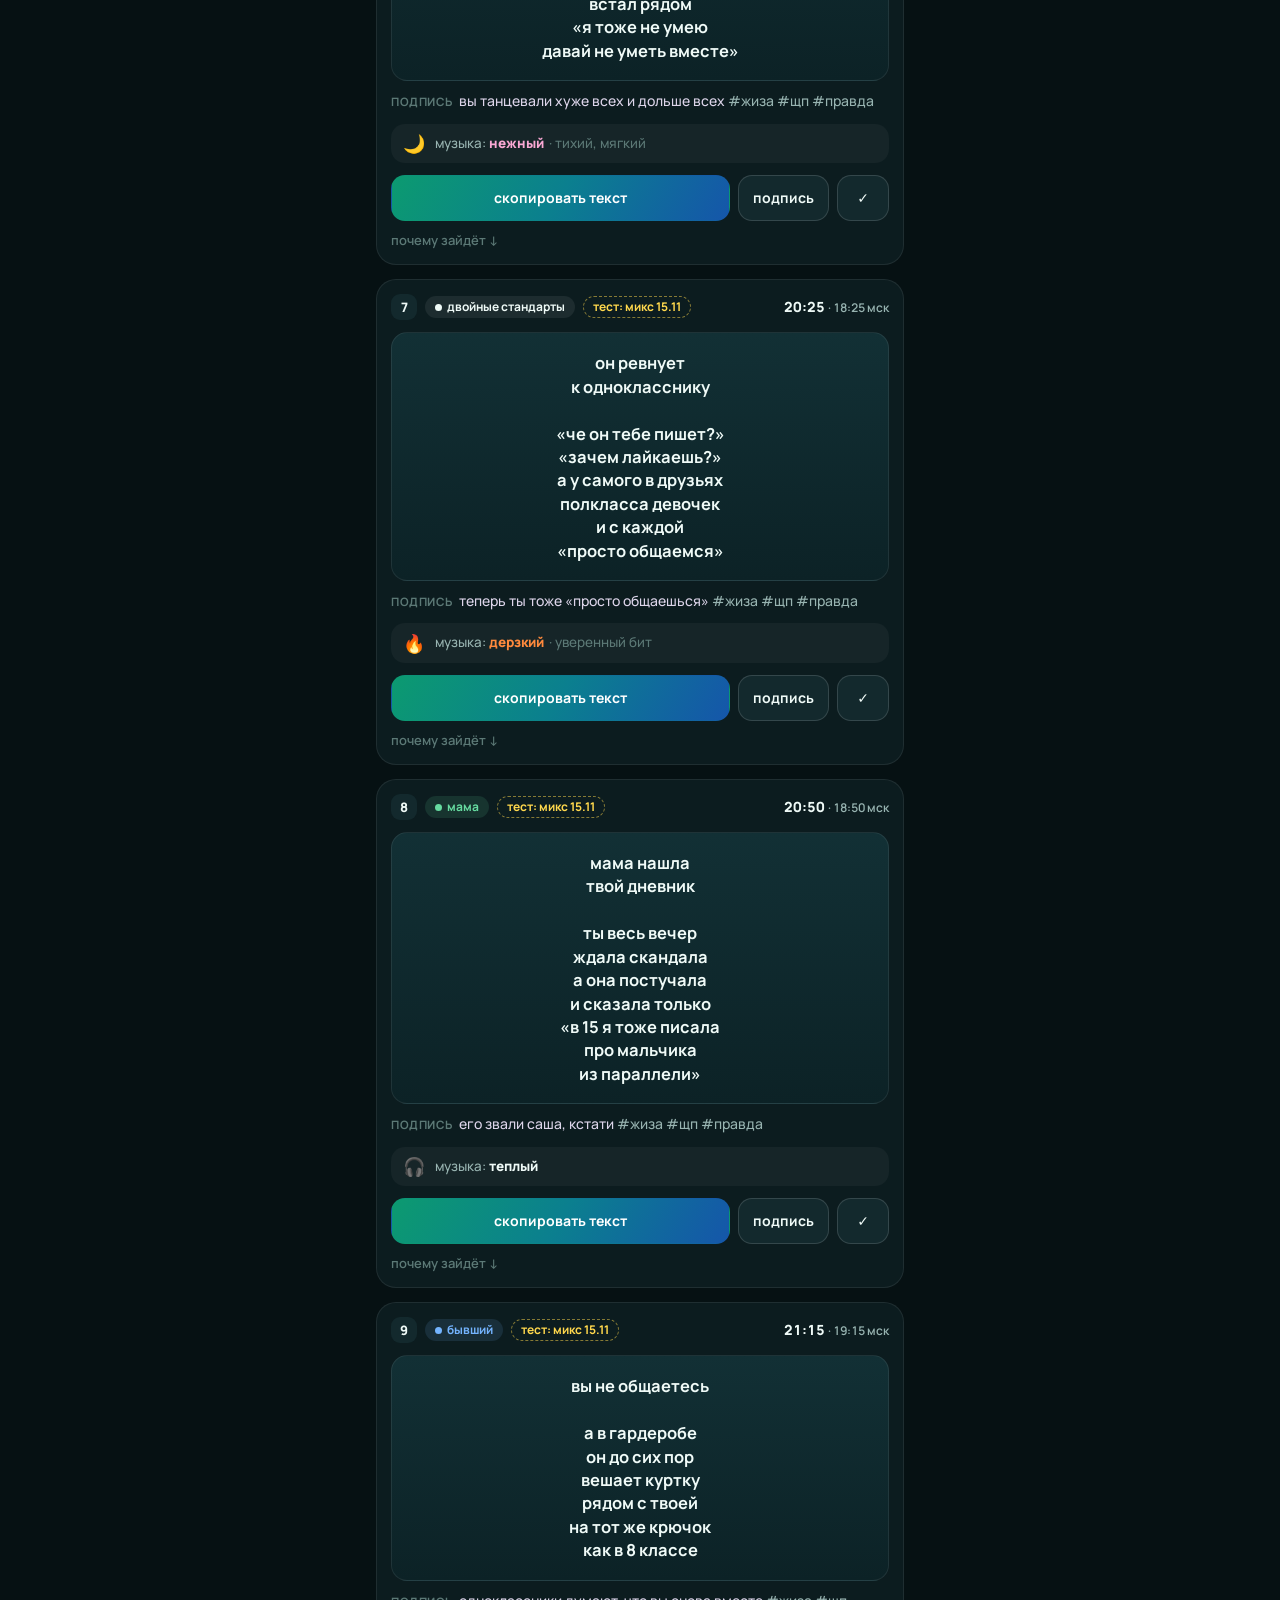
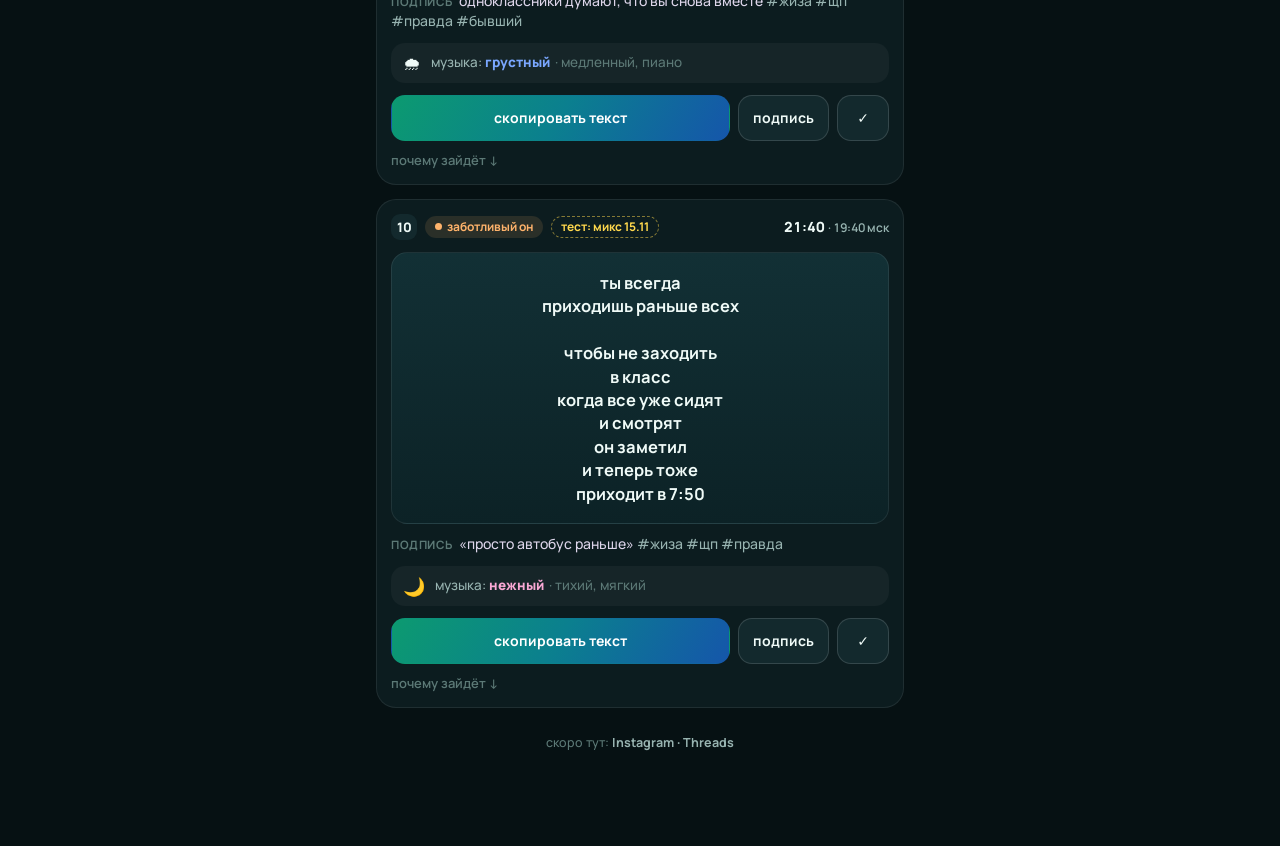
==== commit edd3d2b1: "подписчики 148908" ====
--- a/index.html
+++ b/index.html
@@ -89,7 +89,7 @@
   </div>
 </div>
 
-<script src="data.js?v=mwi3bd3v"></script>
+<script src="data.js?v=mwi3d3vx"></script>
 <script src="app.js?v=16"></script>
 </body>
 </html>
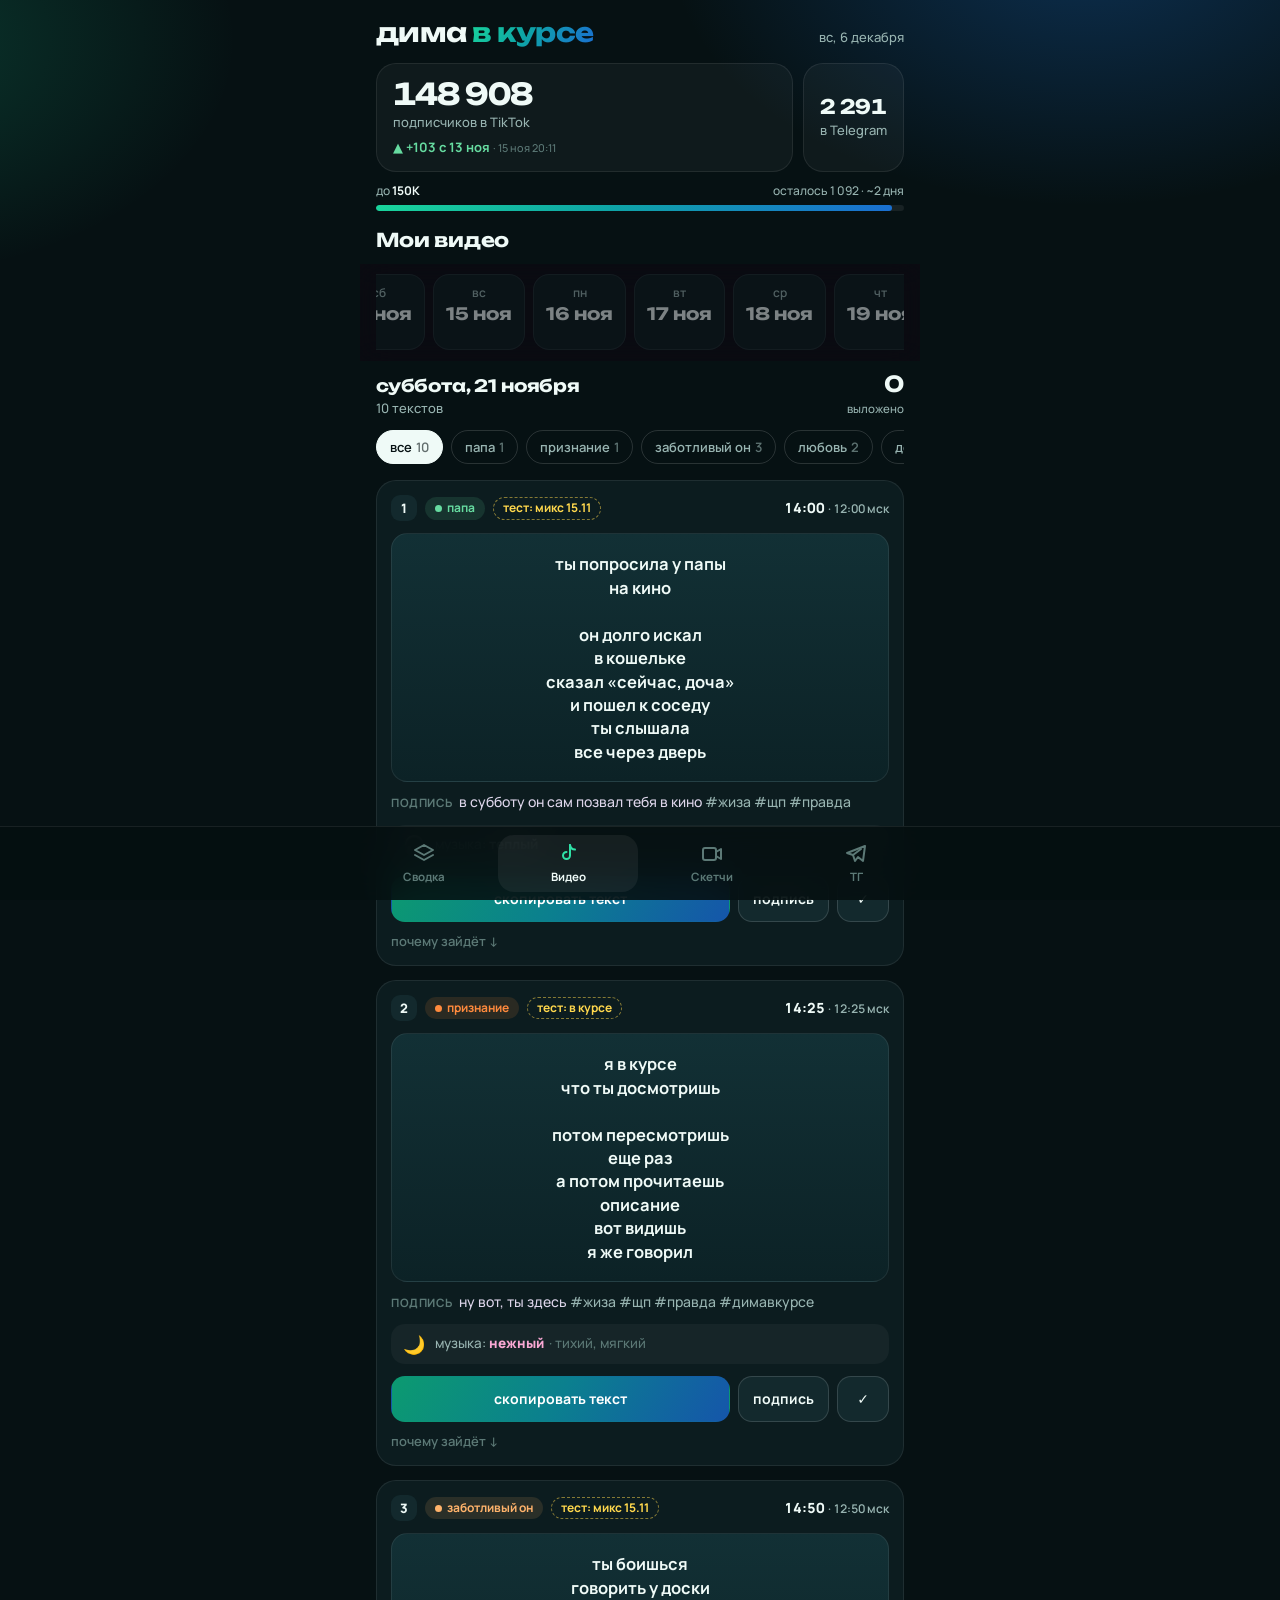
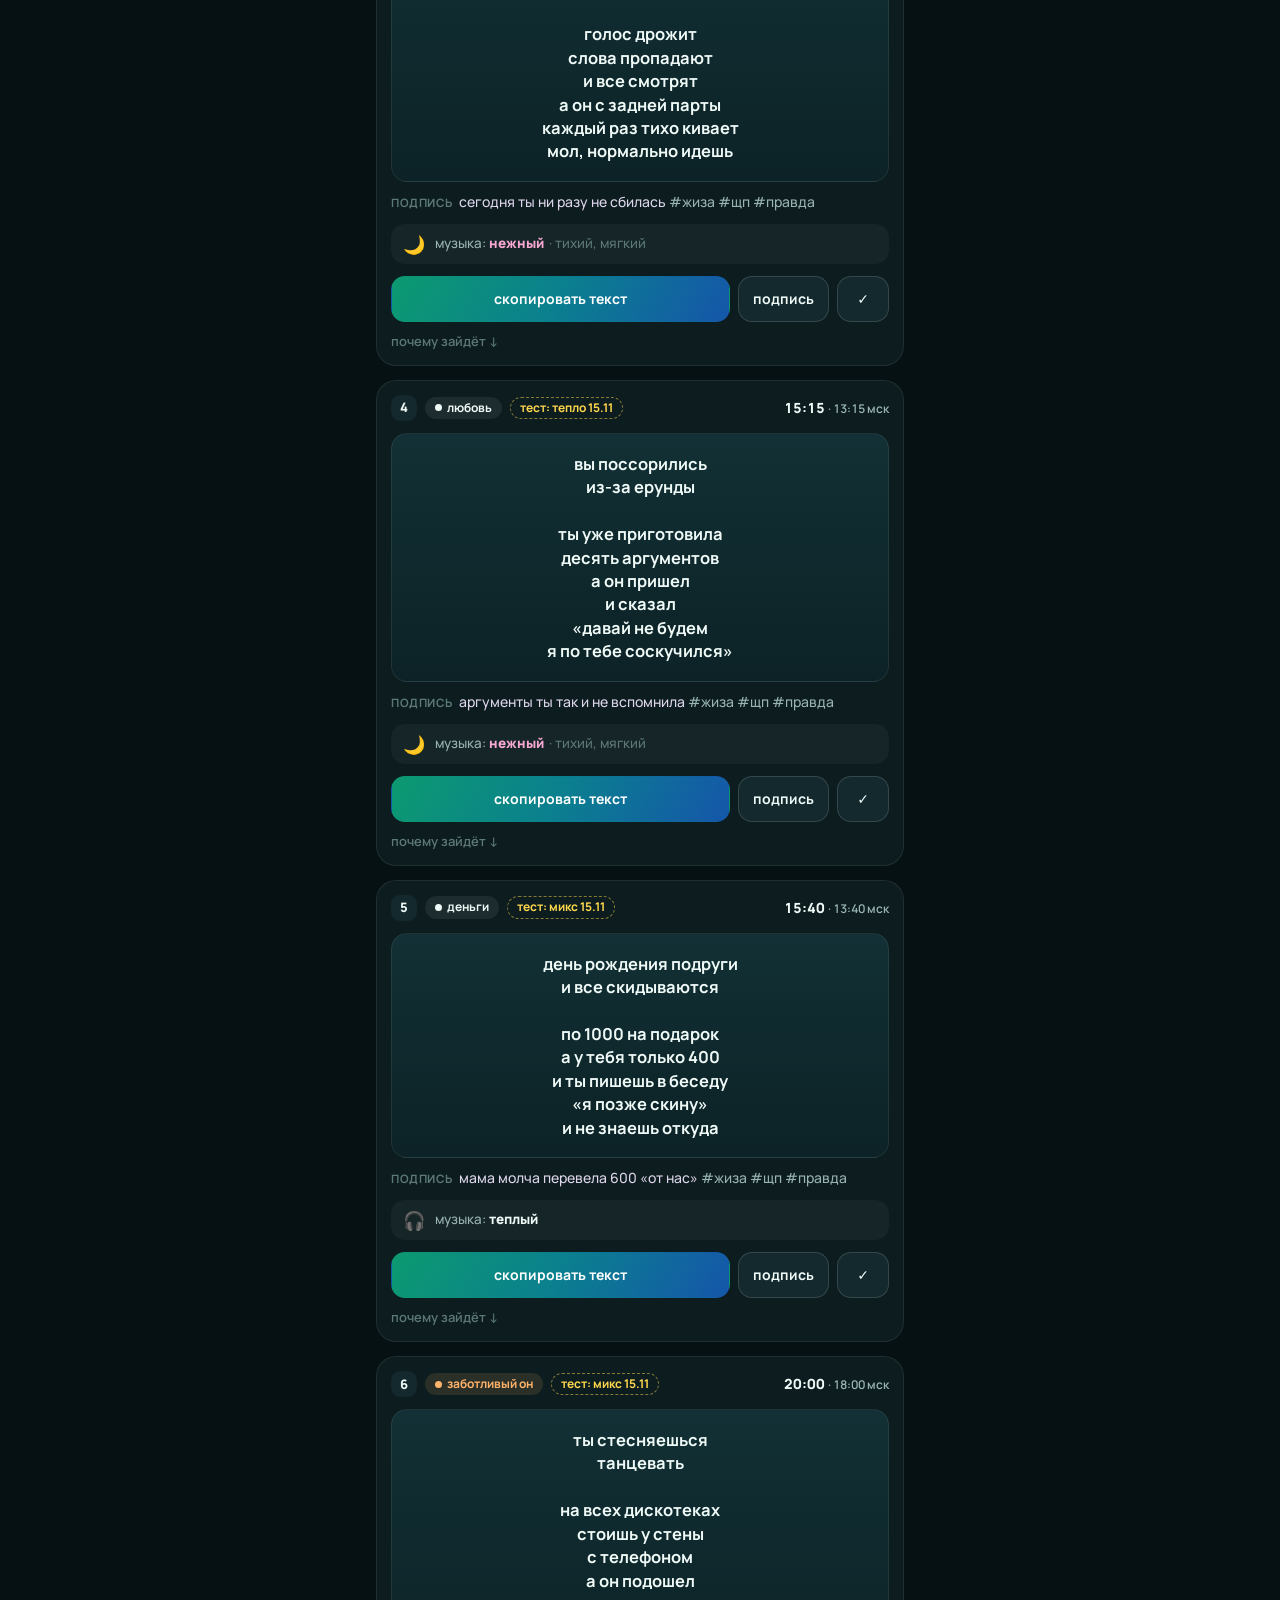
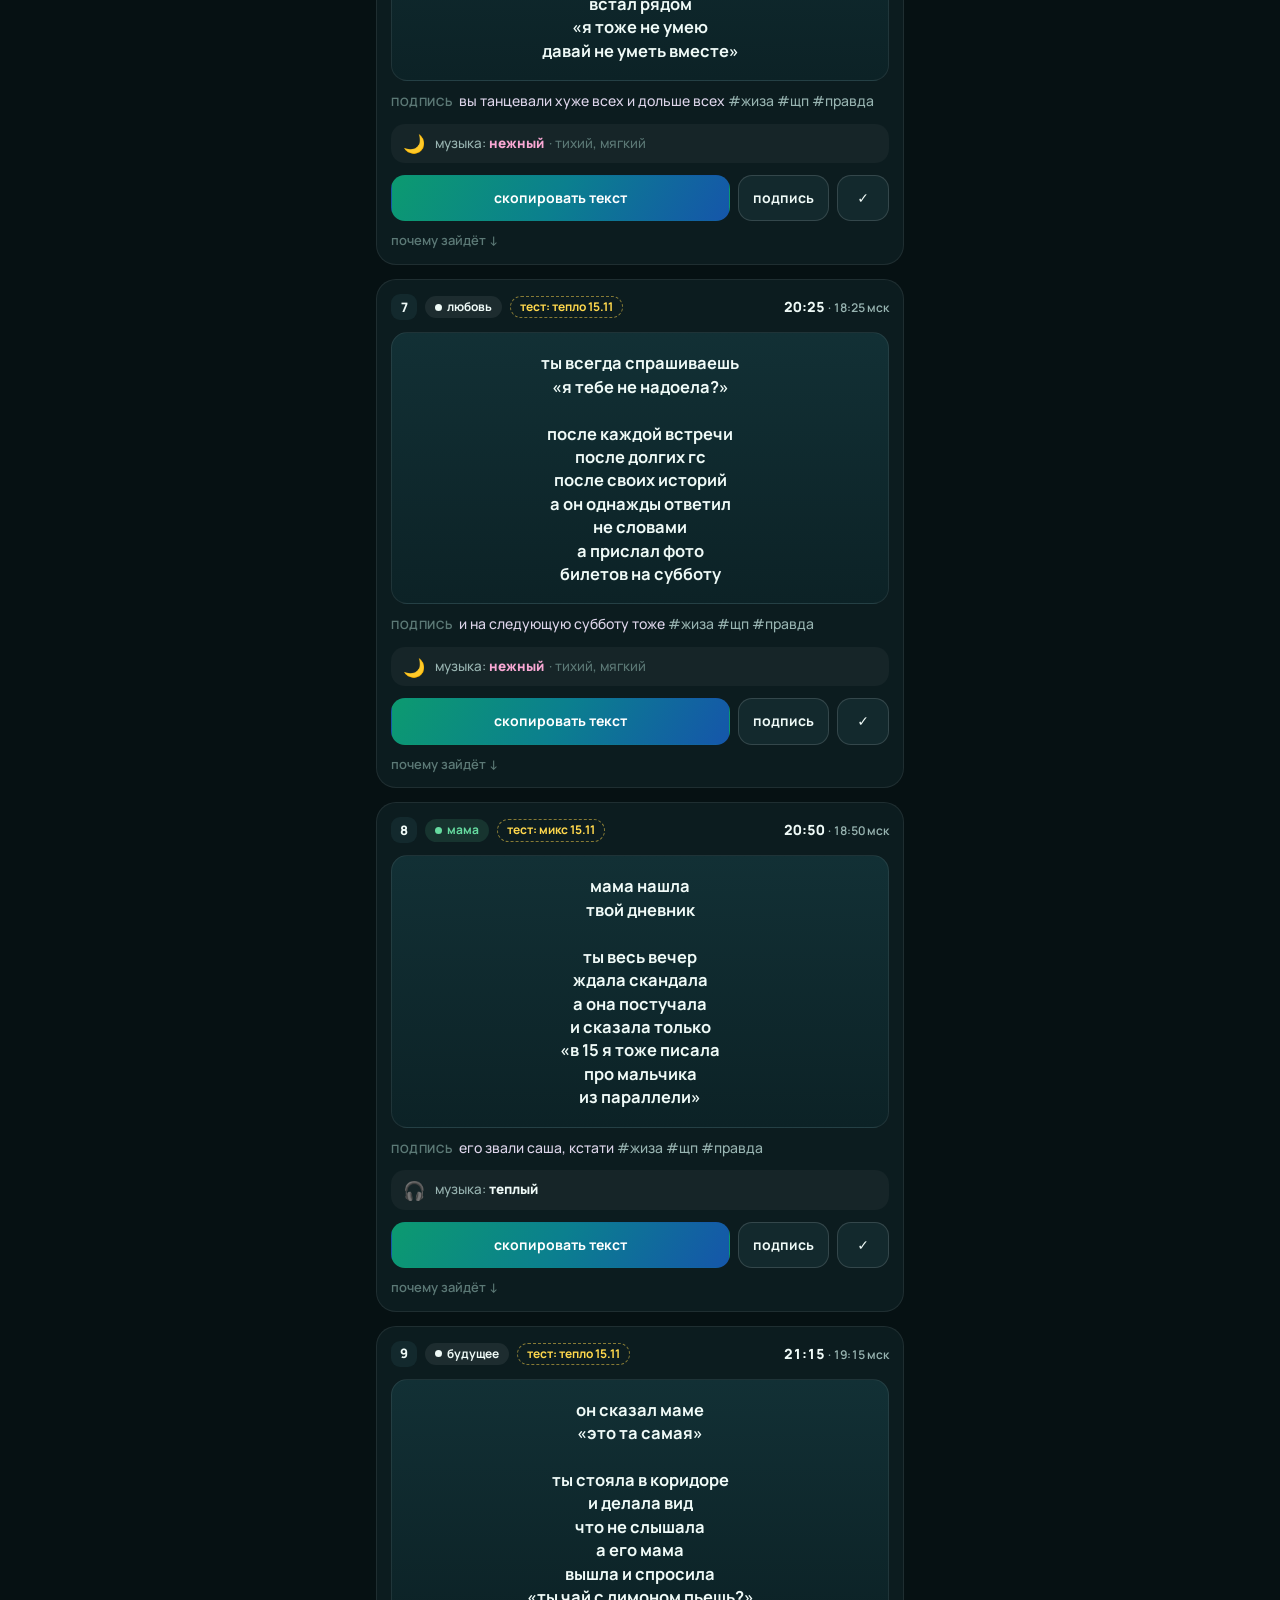
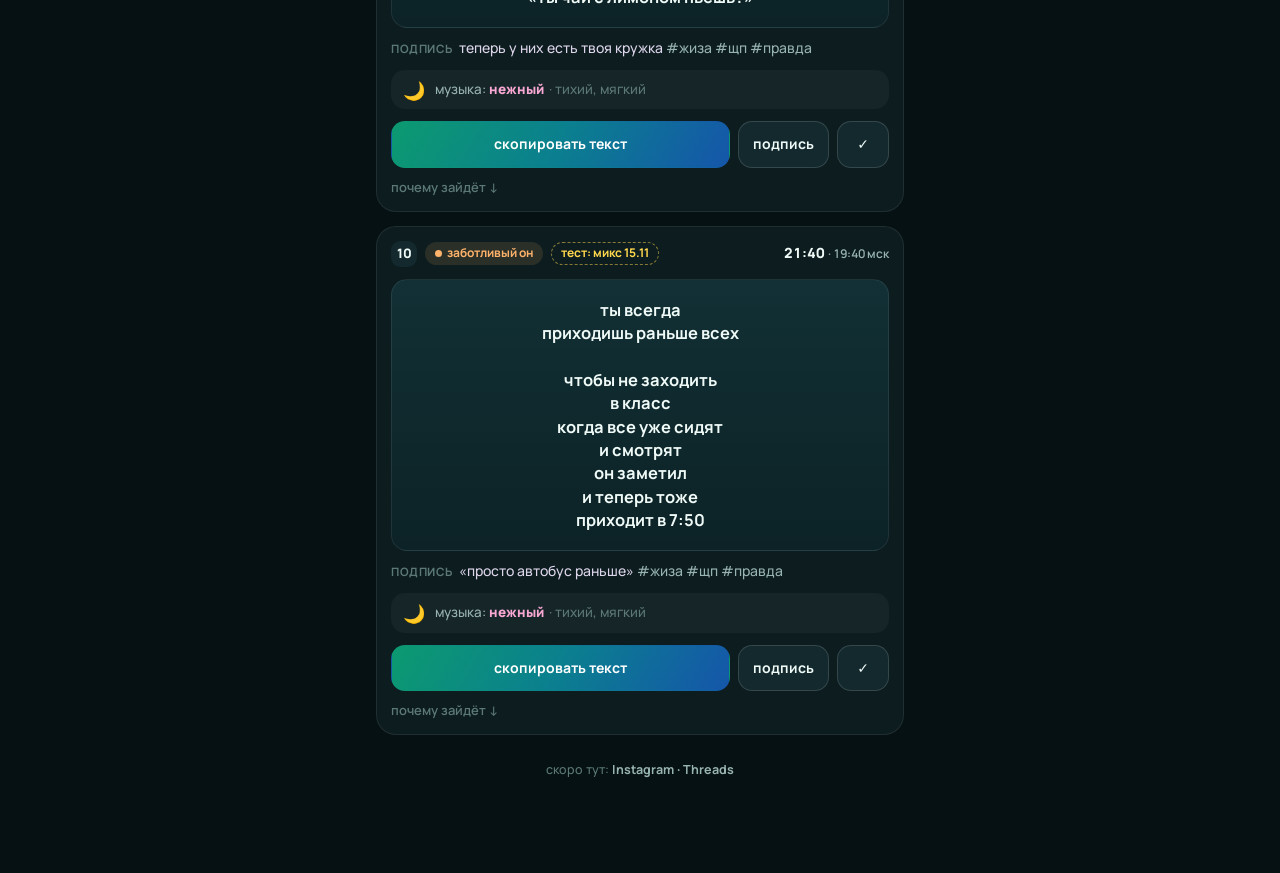
==== commit 19f18aab: "только тепло: забота, любовь, будущее; без бывших и двойных стандартов" ====
--- a/index.html
+++ b/index.html
@@ -89,7 +89,7 @@
   </div>
 </div>
 
-<script src="data.js?v=mwi3d3vx"></script>
+<script src="data.js?v=mwi49wd0"></script>
 <script src="app.js?v=16"></script>
 </body>
 </html>
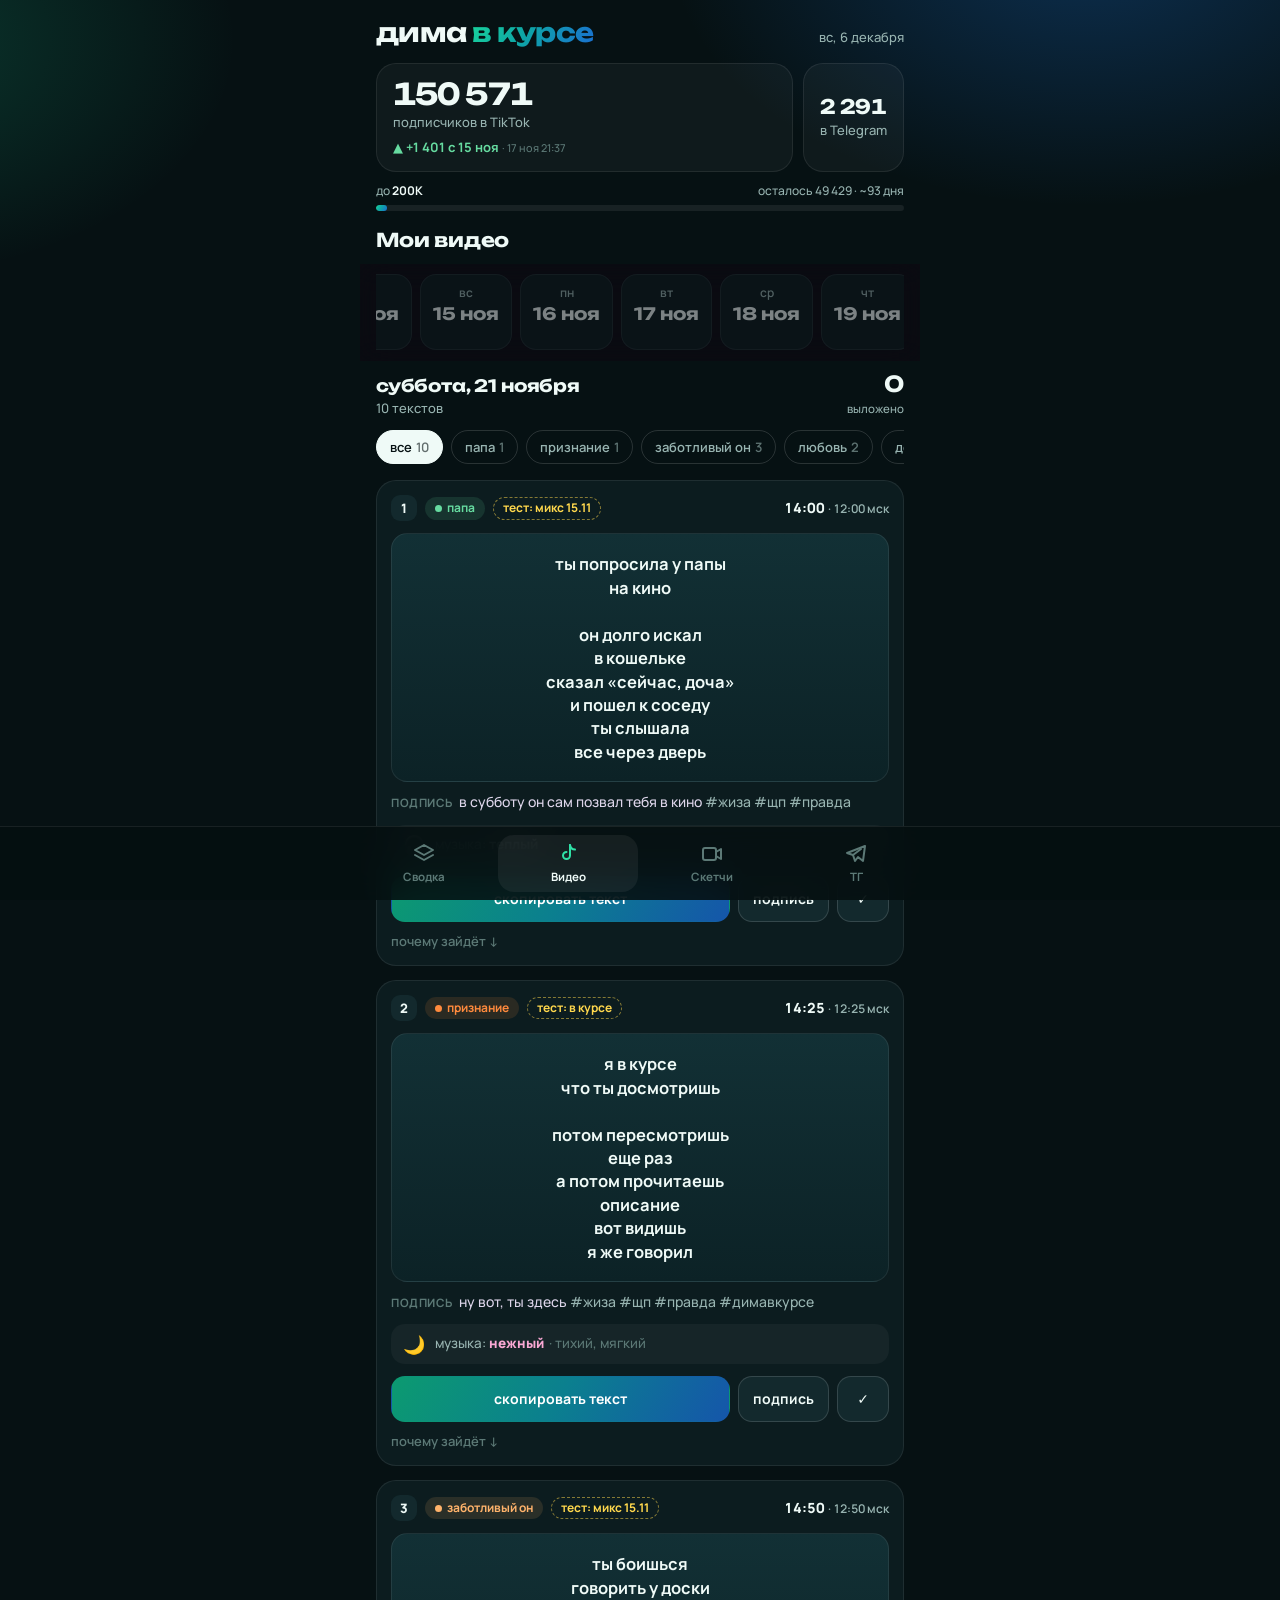
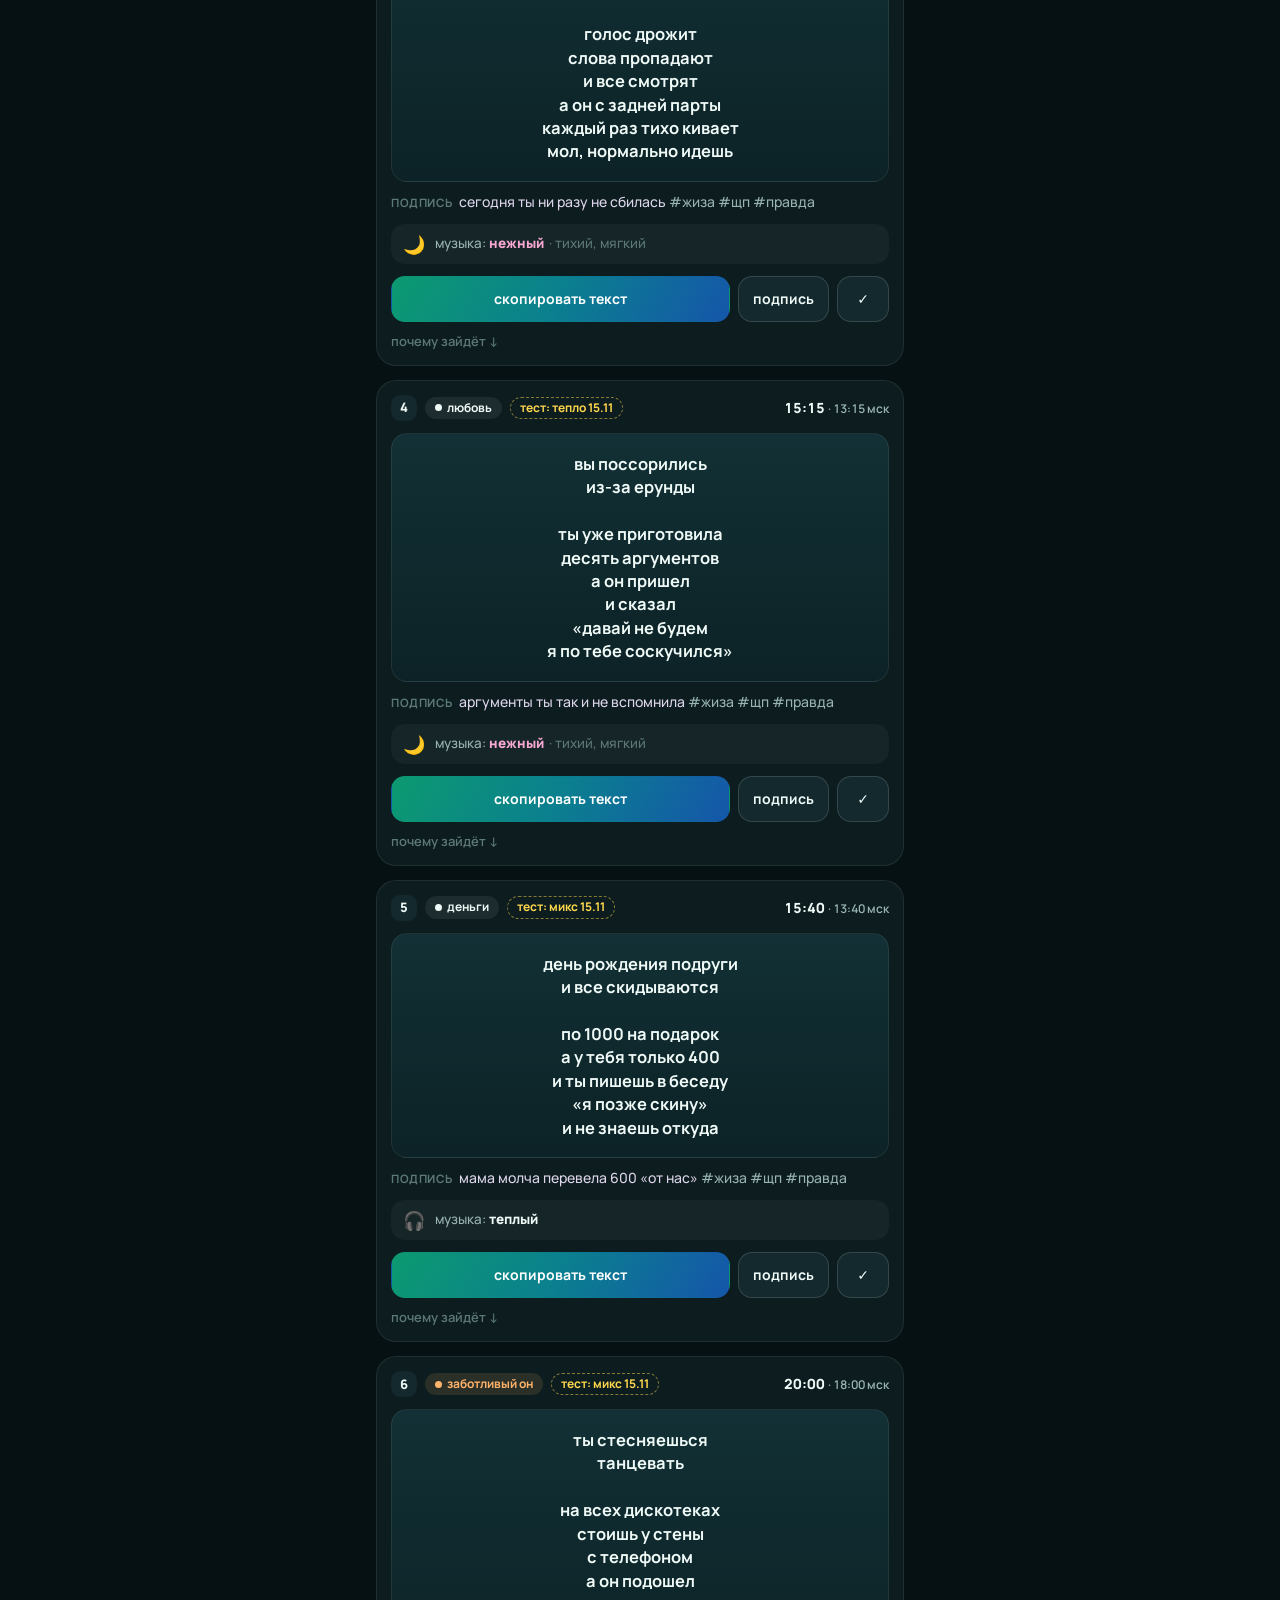
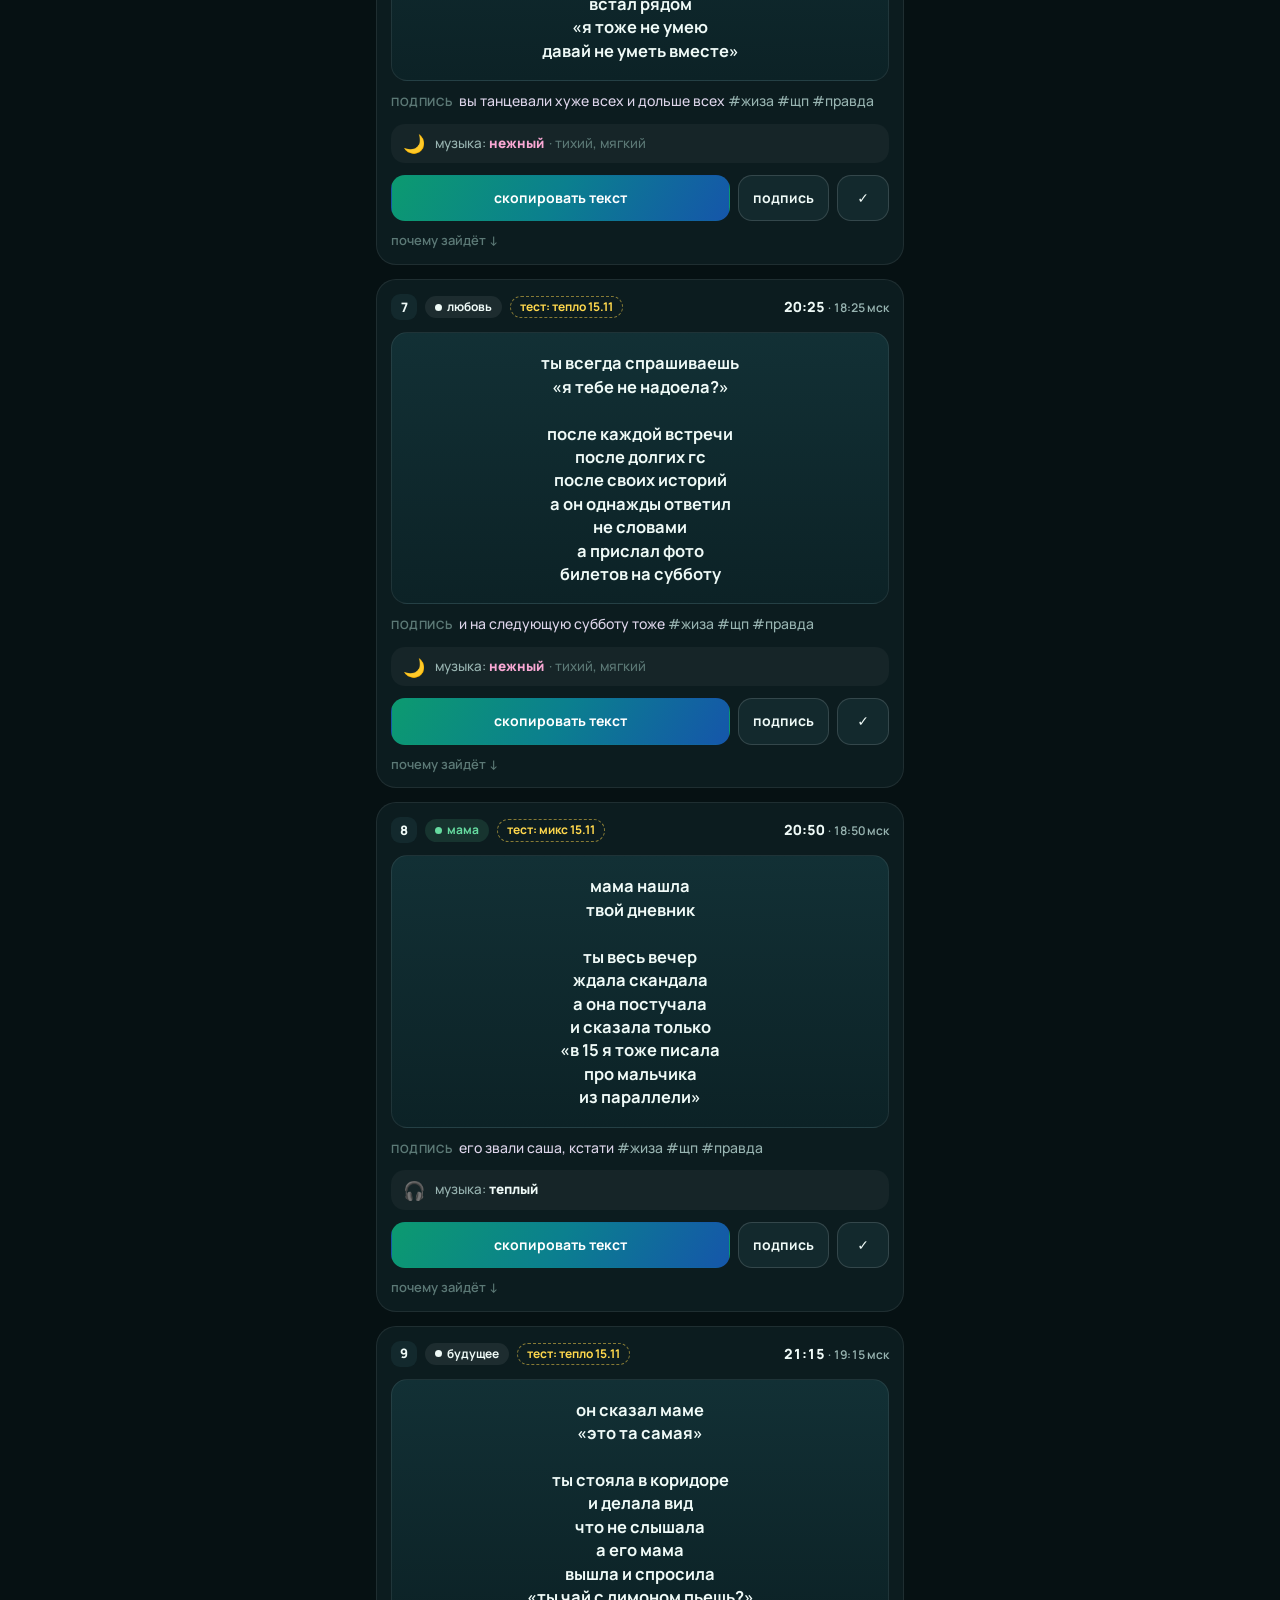
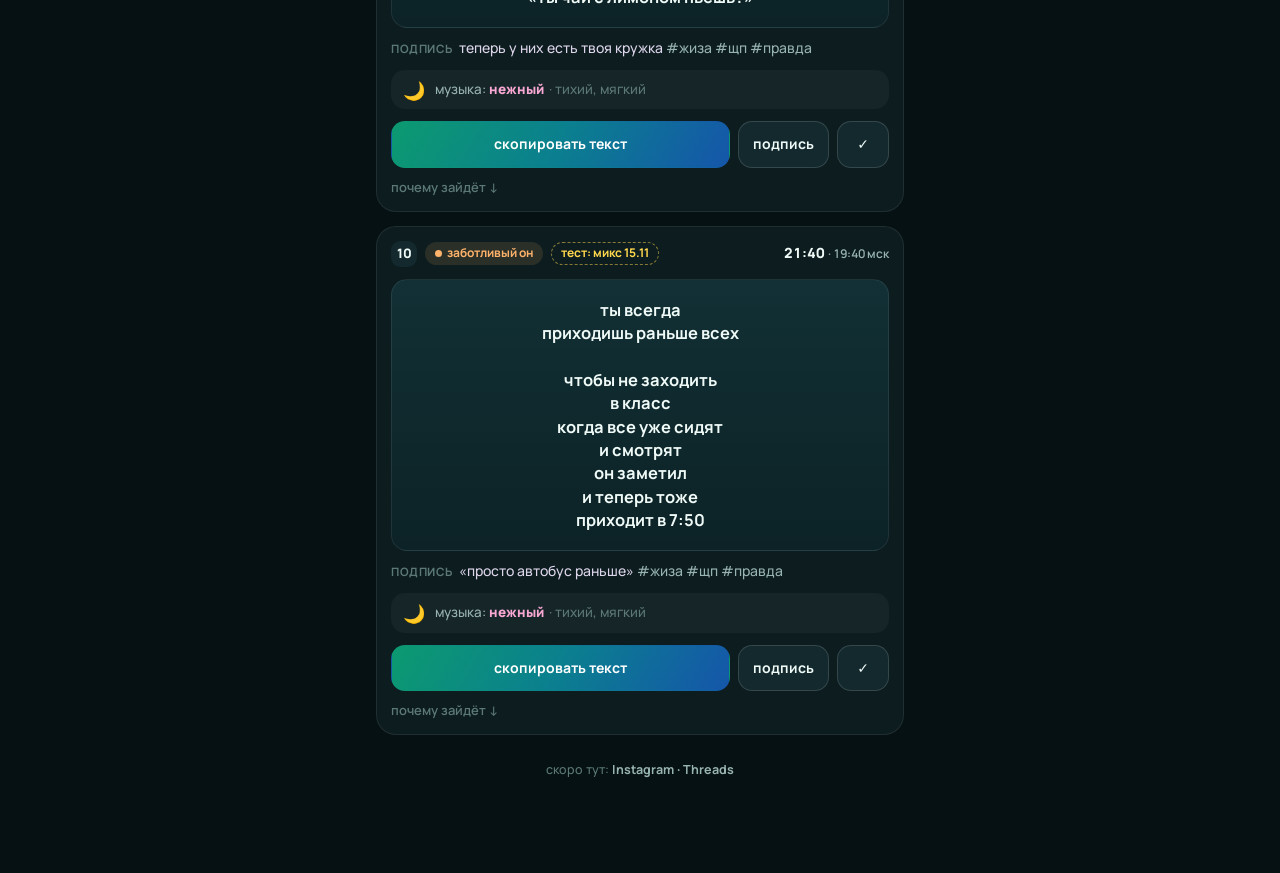
==== commit bd11d3a8: "Подписчики на 2026-11-17" ====
--- a/index.html
+++ b/index.html
@@ -89,7 +89,7 @@
   </div>
 </div>
 
-<script src="data.js?v=mwi49wd0"></script>
+<script src="data.js?v=mwl1dgjc"></script>
 <script src="app.js?v=16"></script>
 </body>
 </html>
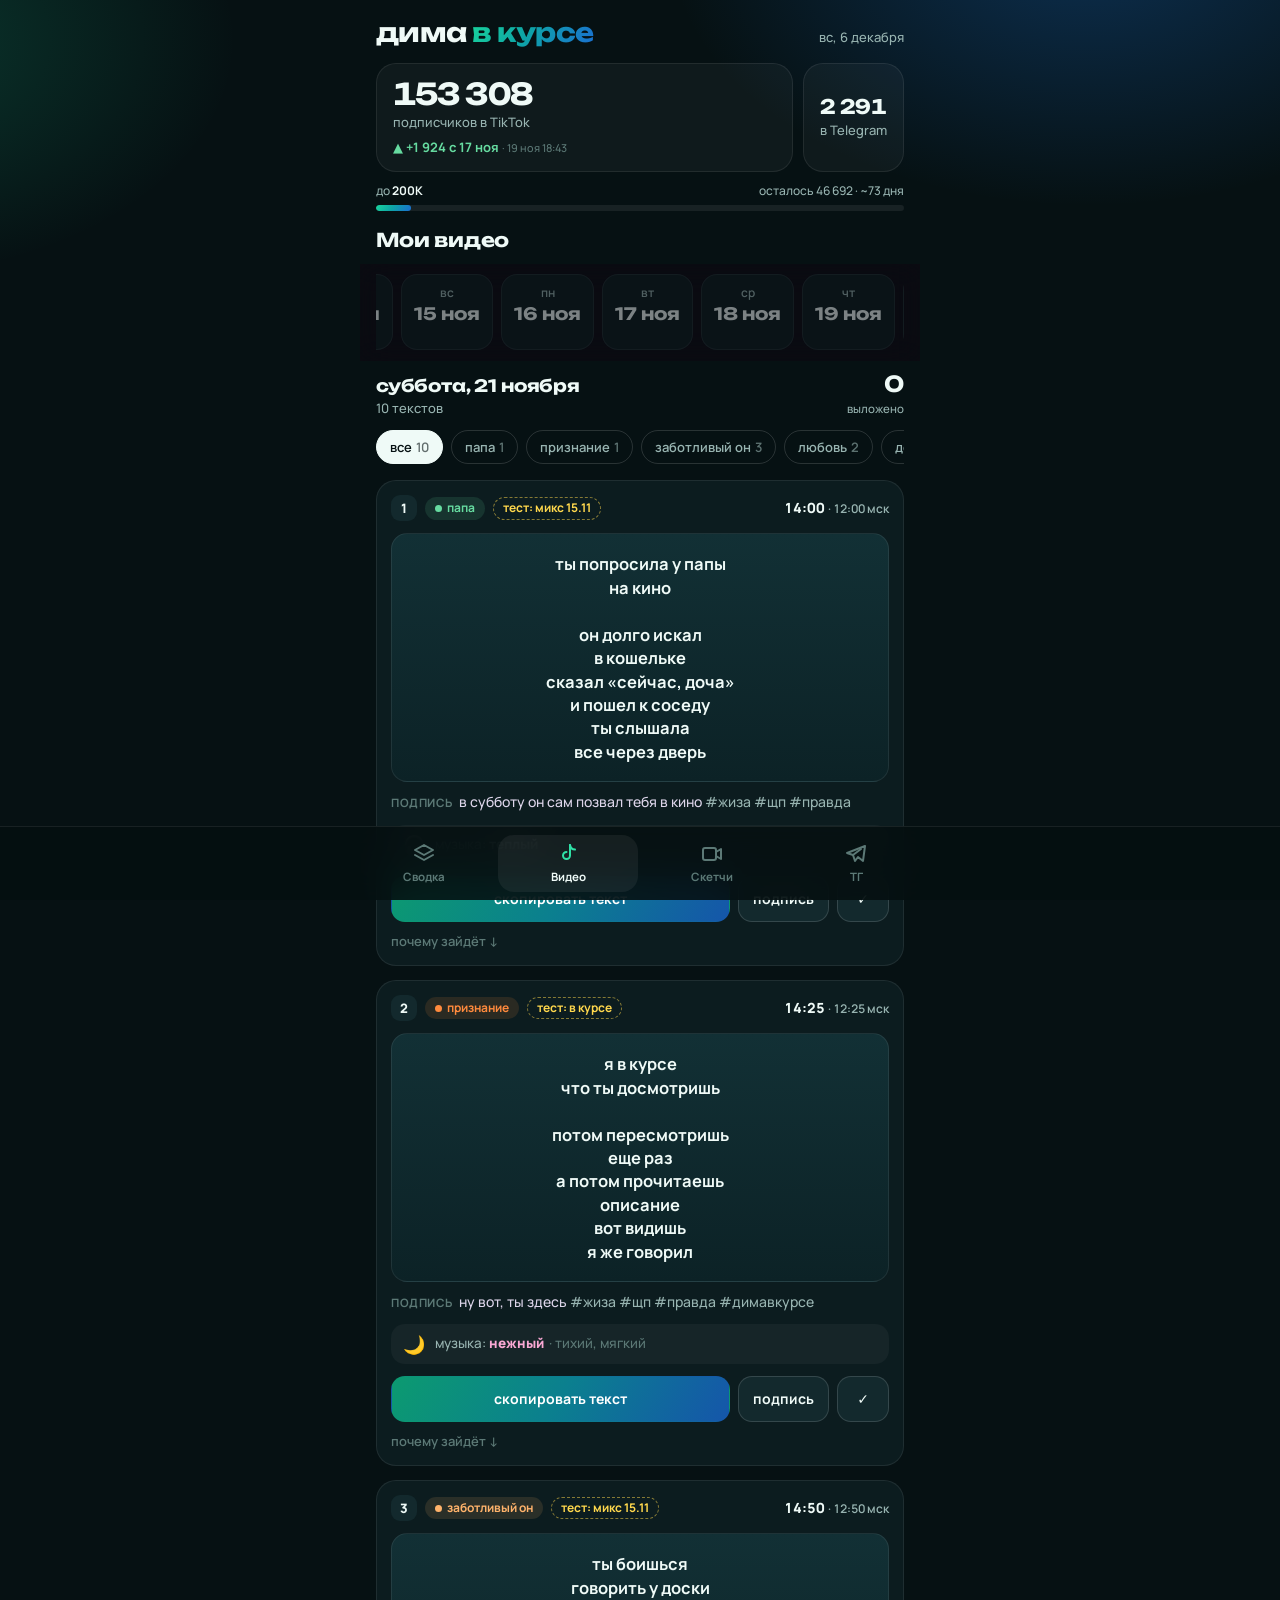
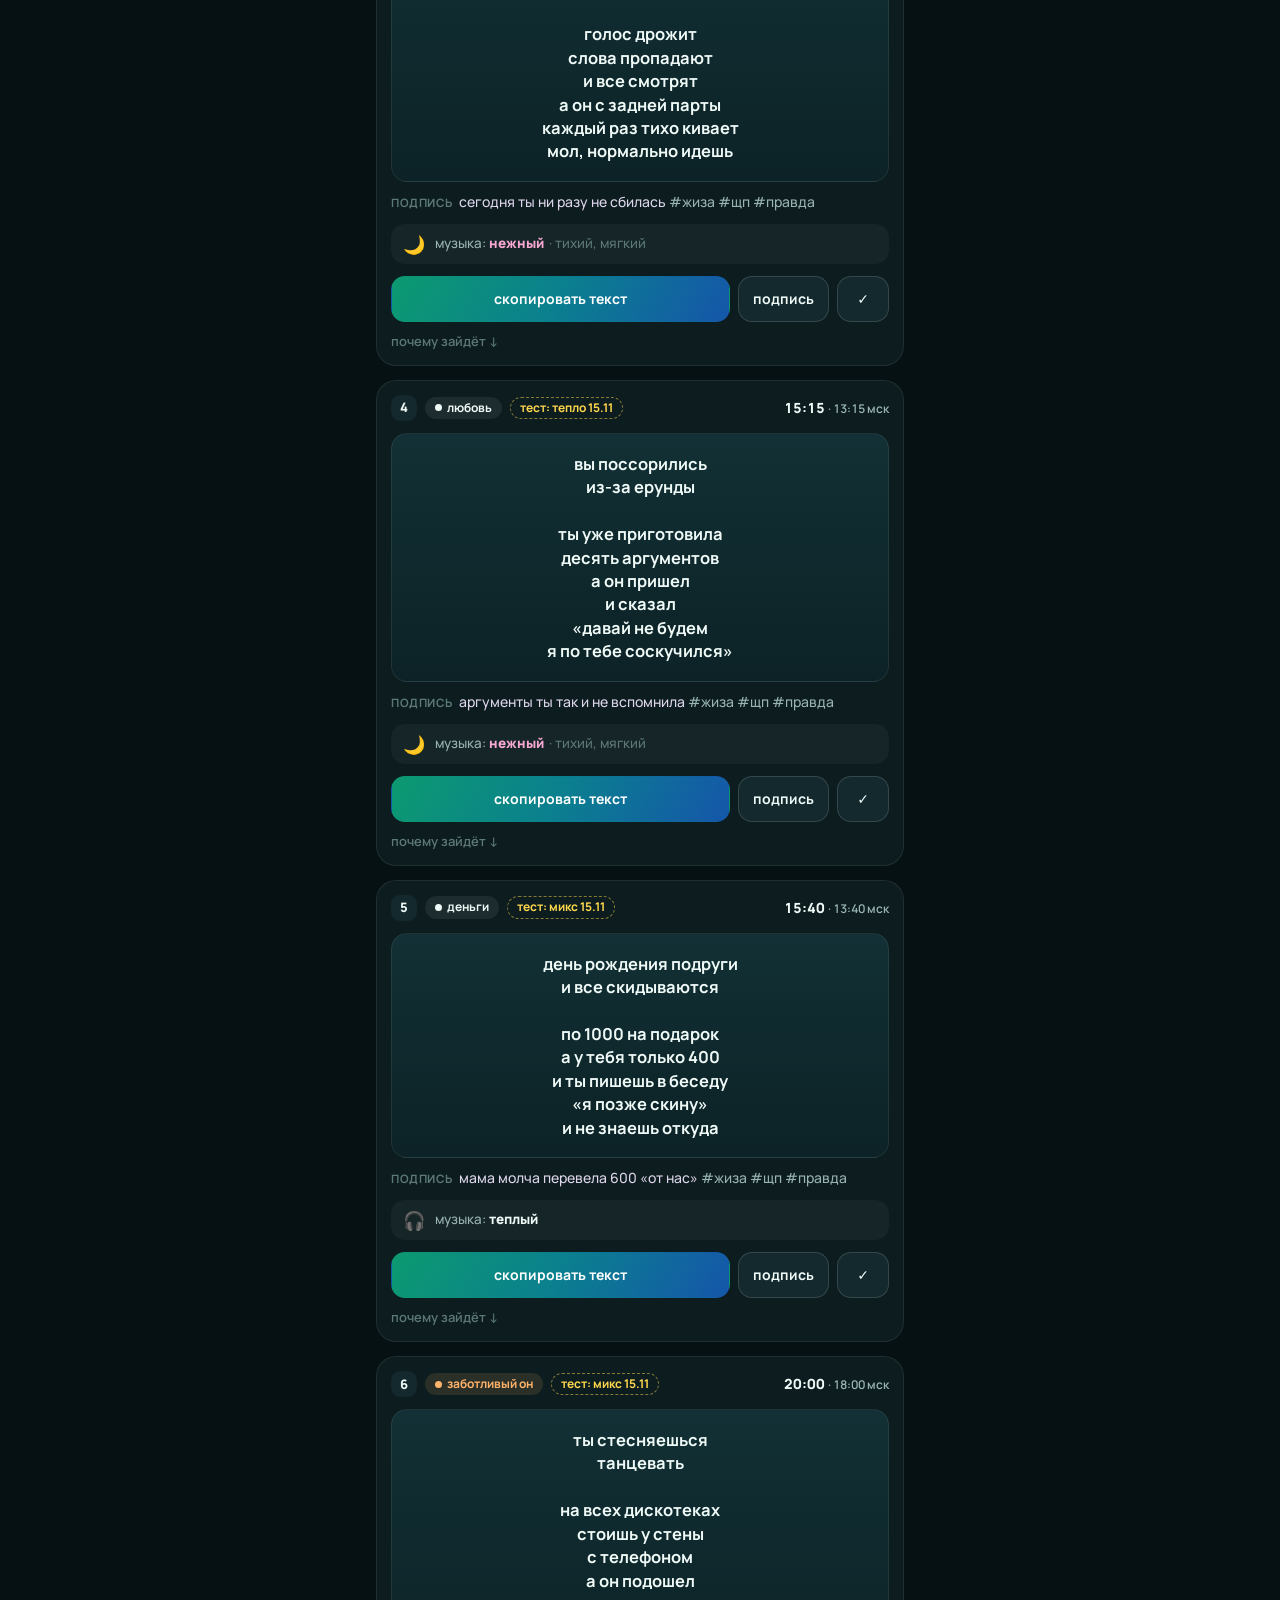
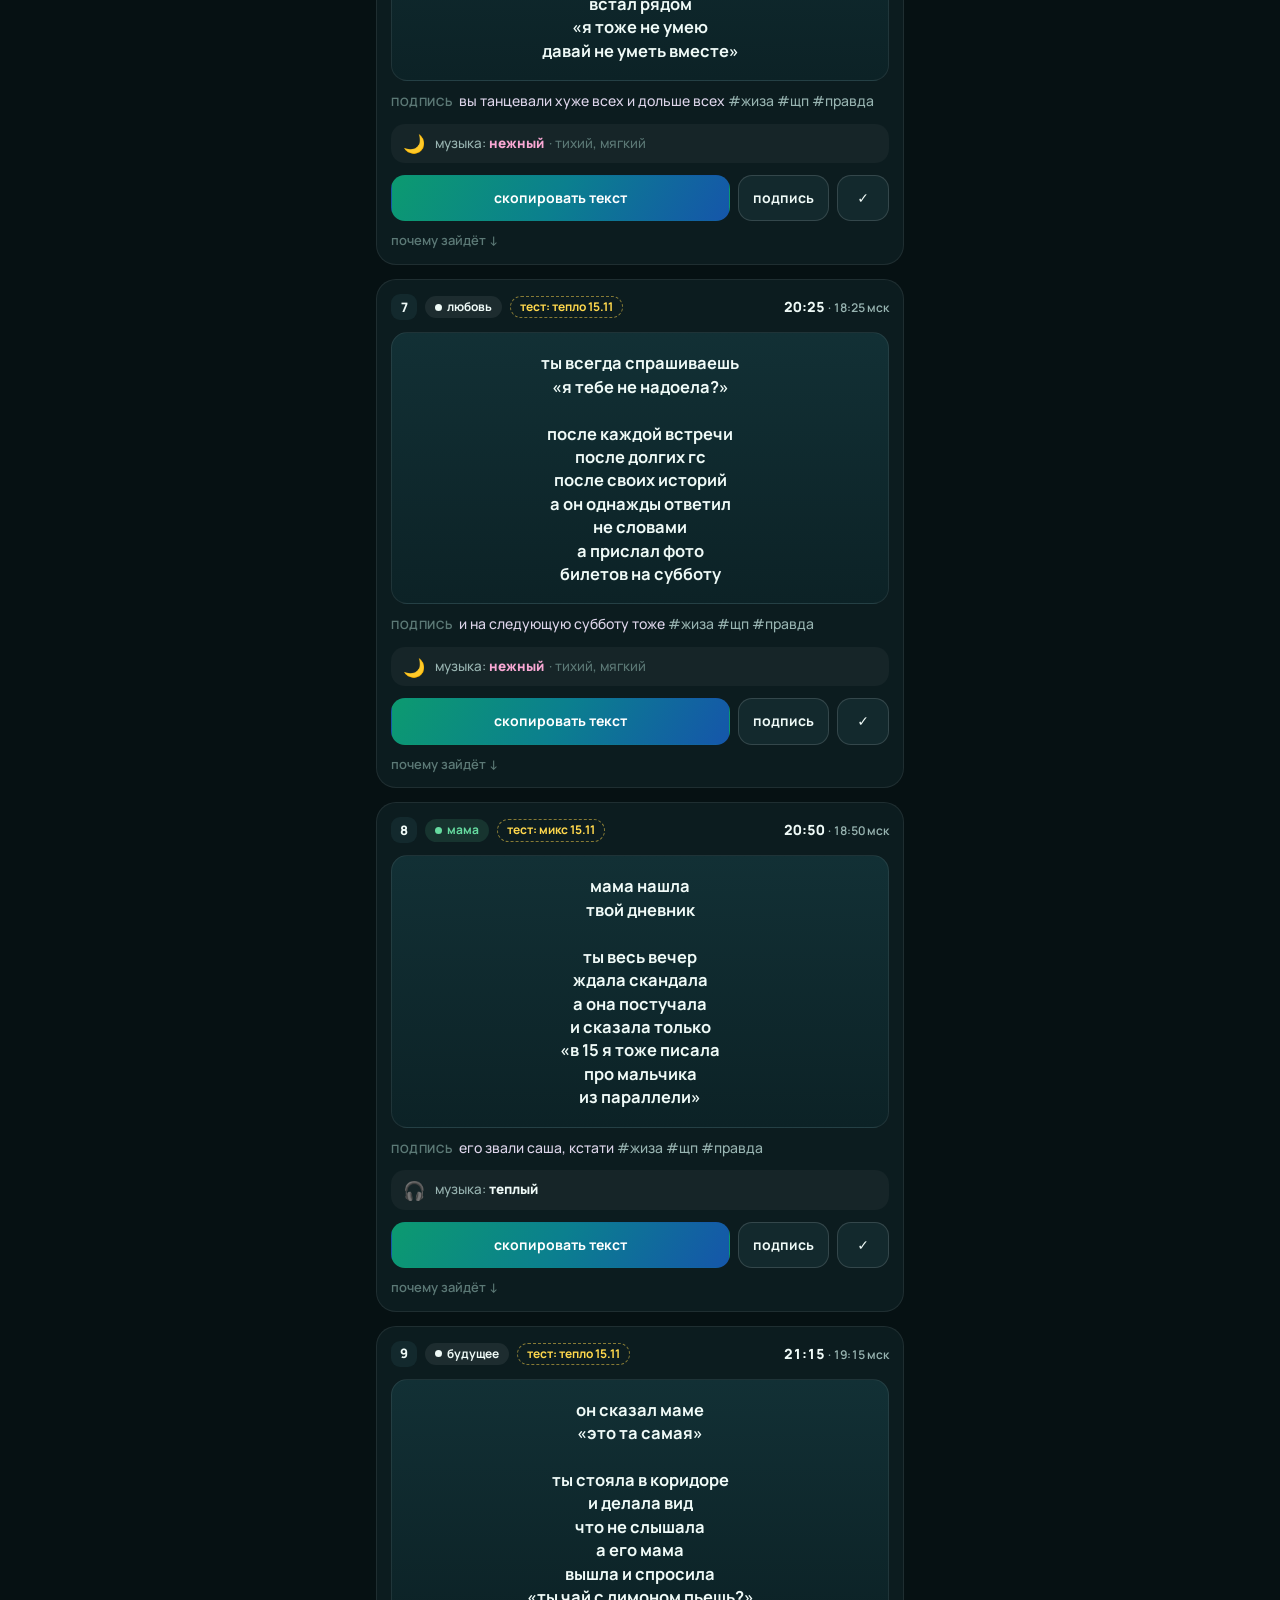
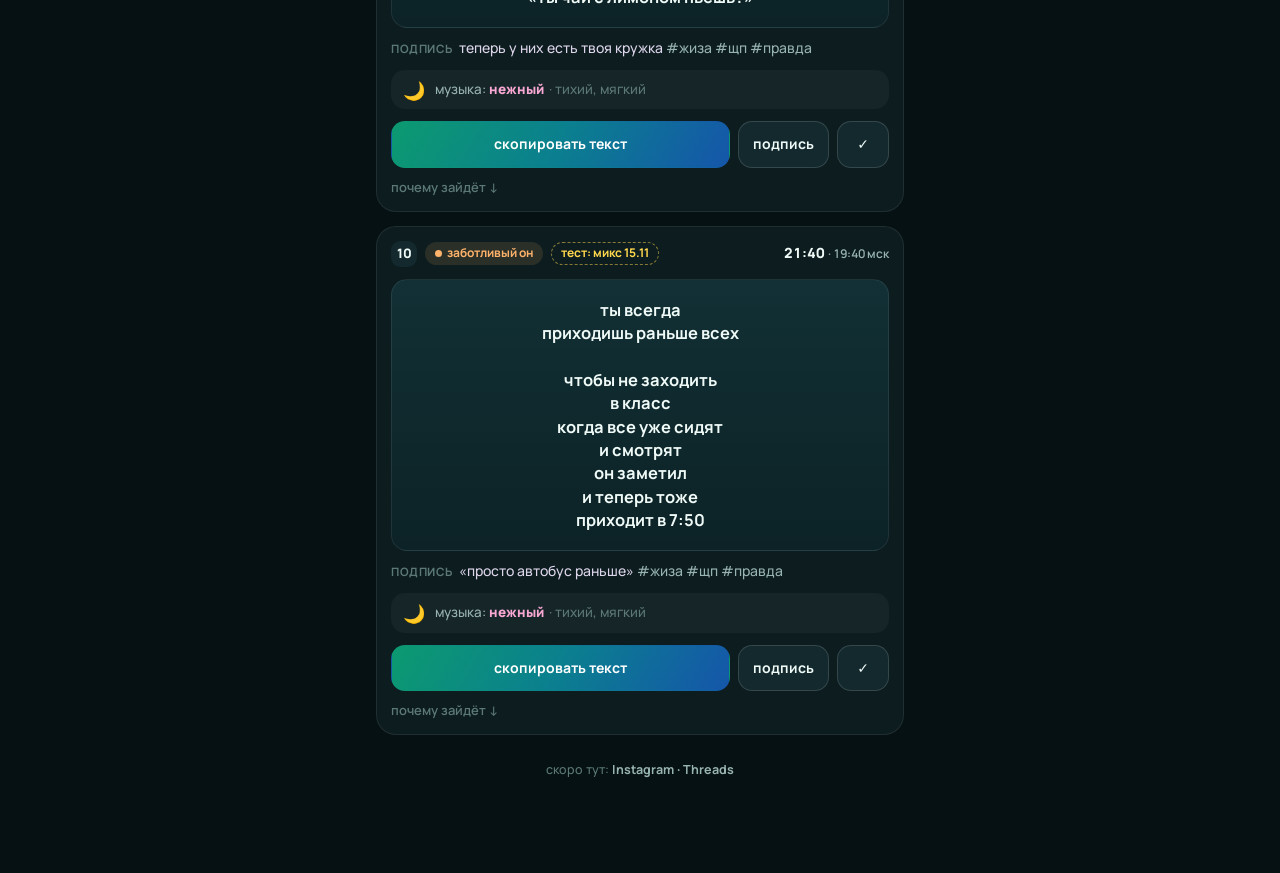
==== commit 7f865169: "Подписчики на 2026-11-19" ====
--- a/index.html
+++ b/index.html
@@ -89,7 +89,7 @@
   </div>
 </div>
 
-<script src="data.js?v=mwl1dgjc"></script>
+<script src="data.js?v=mwnq0aia"></script>
 <script src="app.js?v=16"></script>
 </body>
 </html>
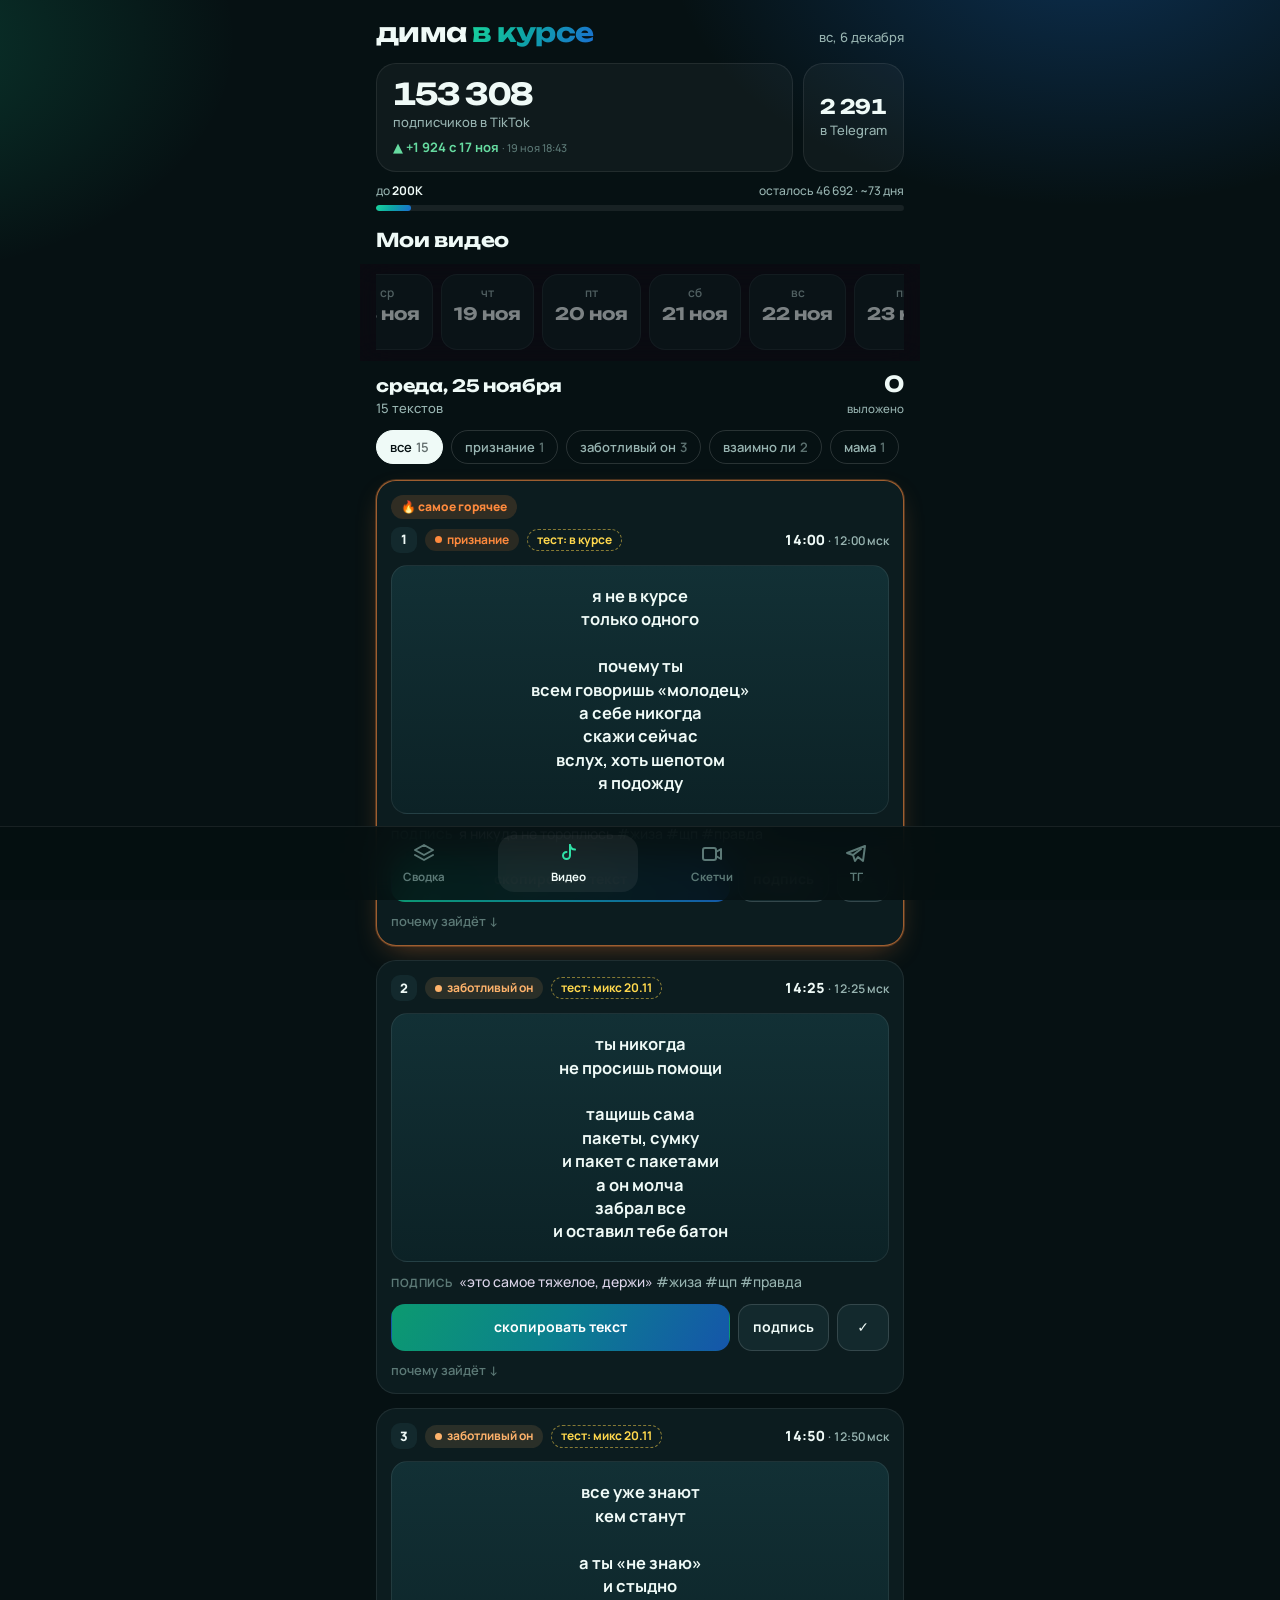
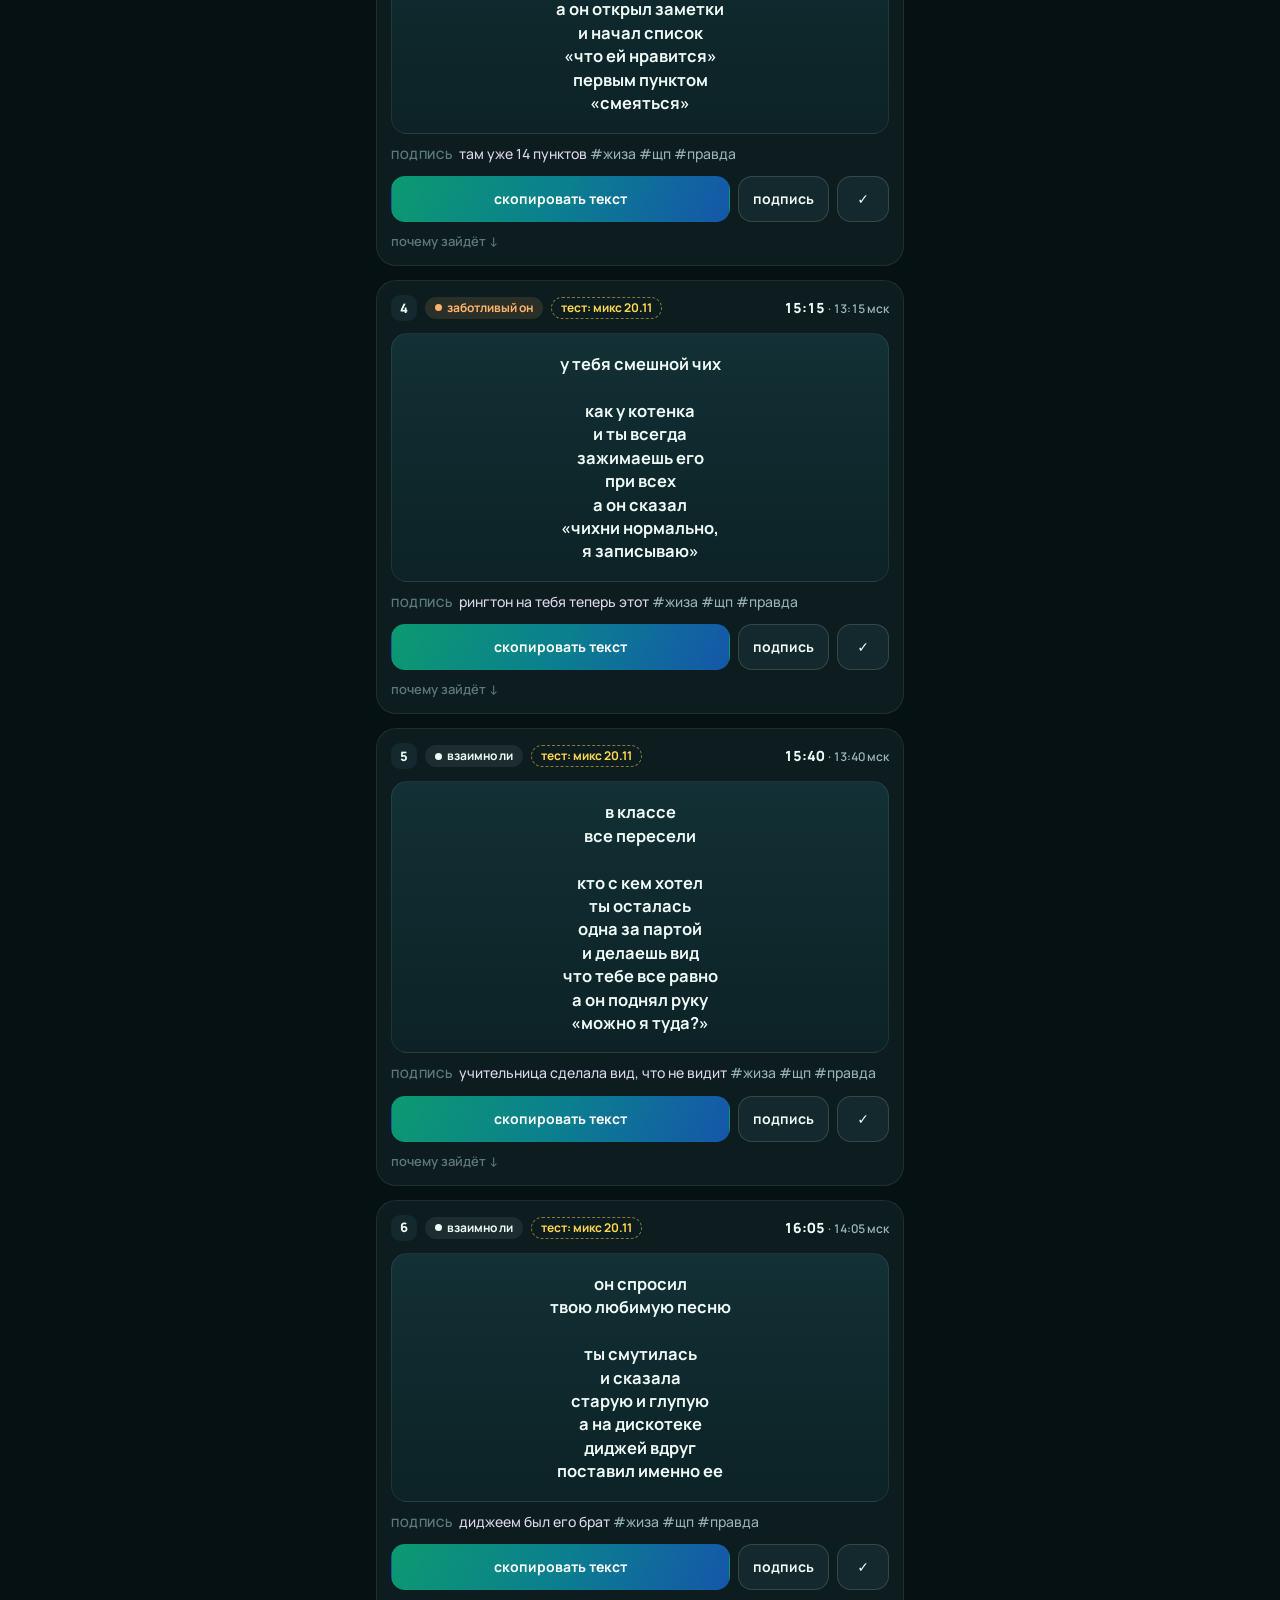
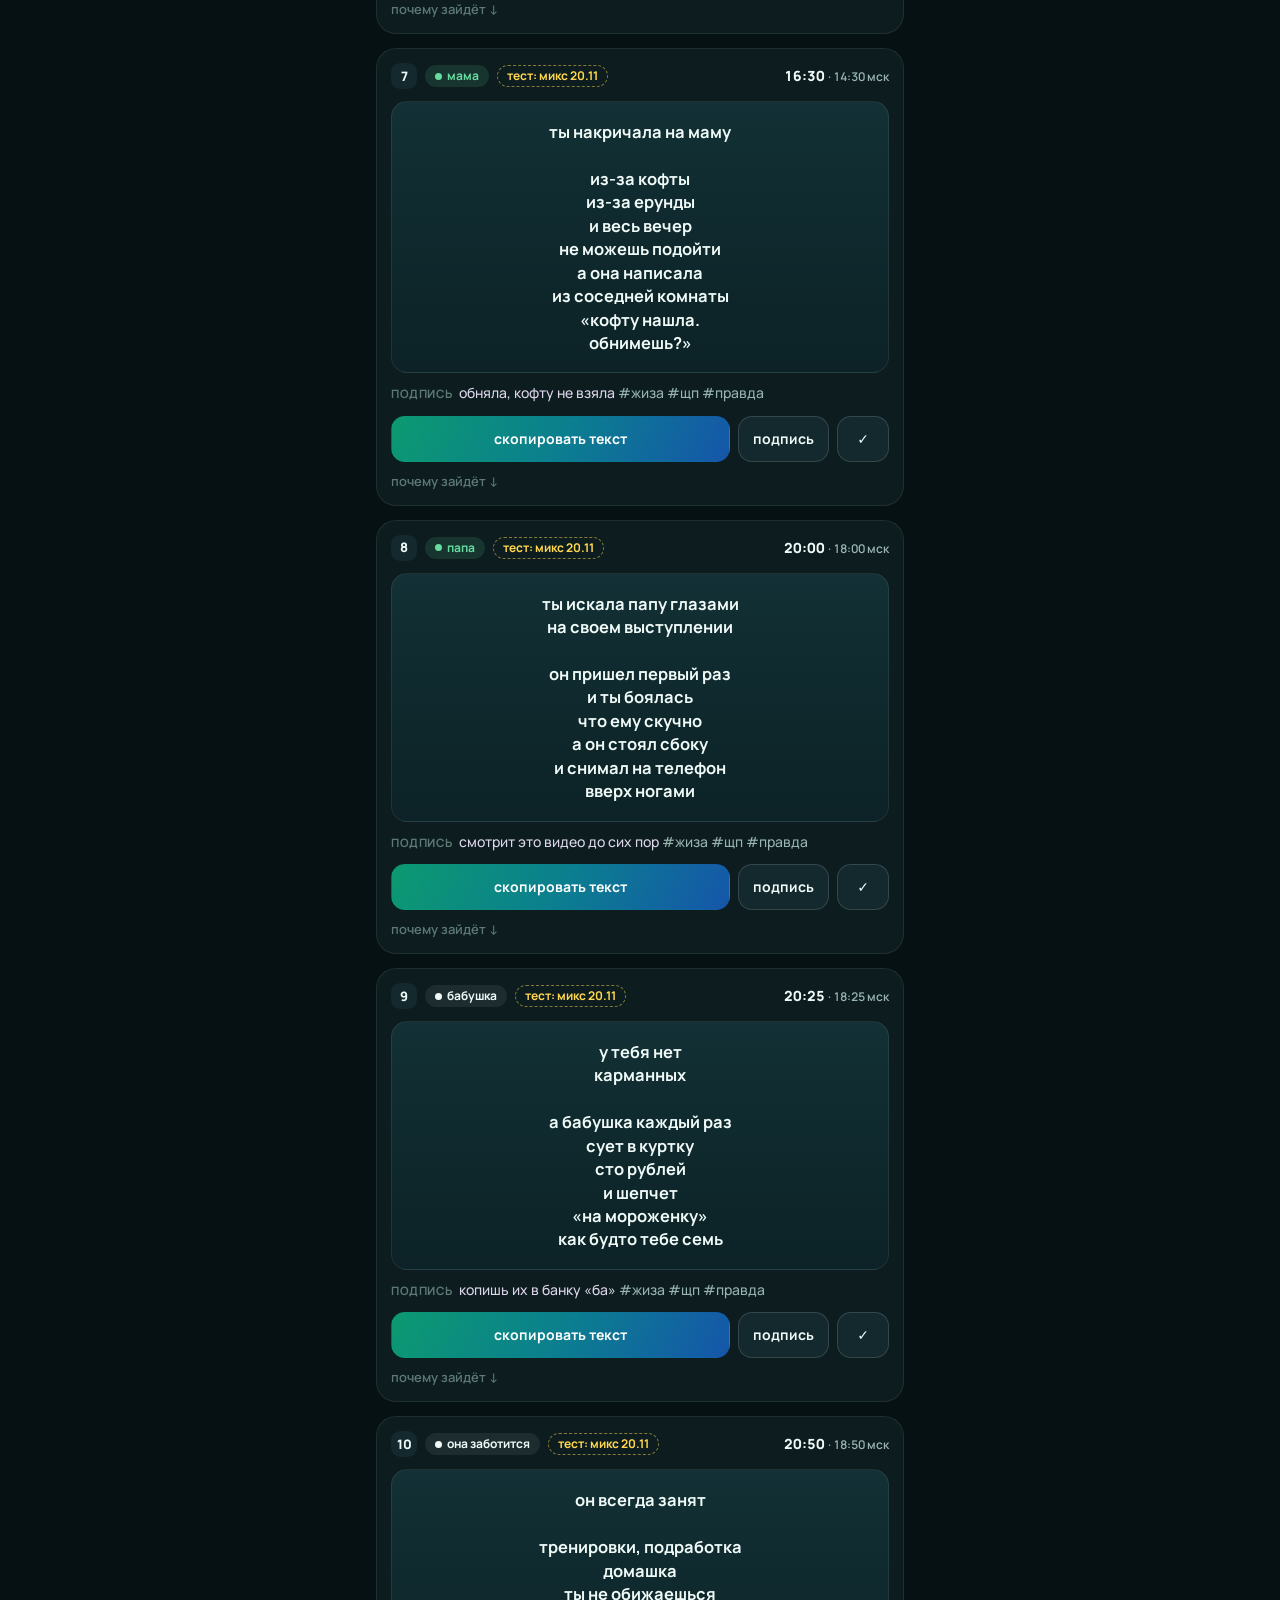
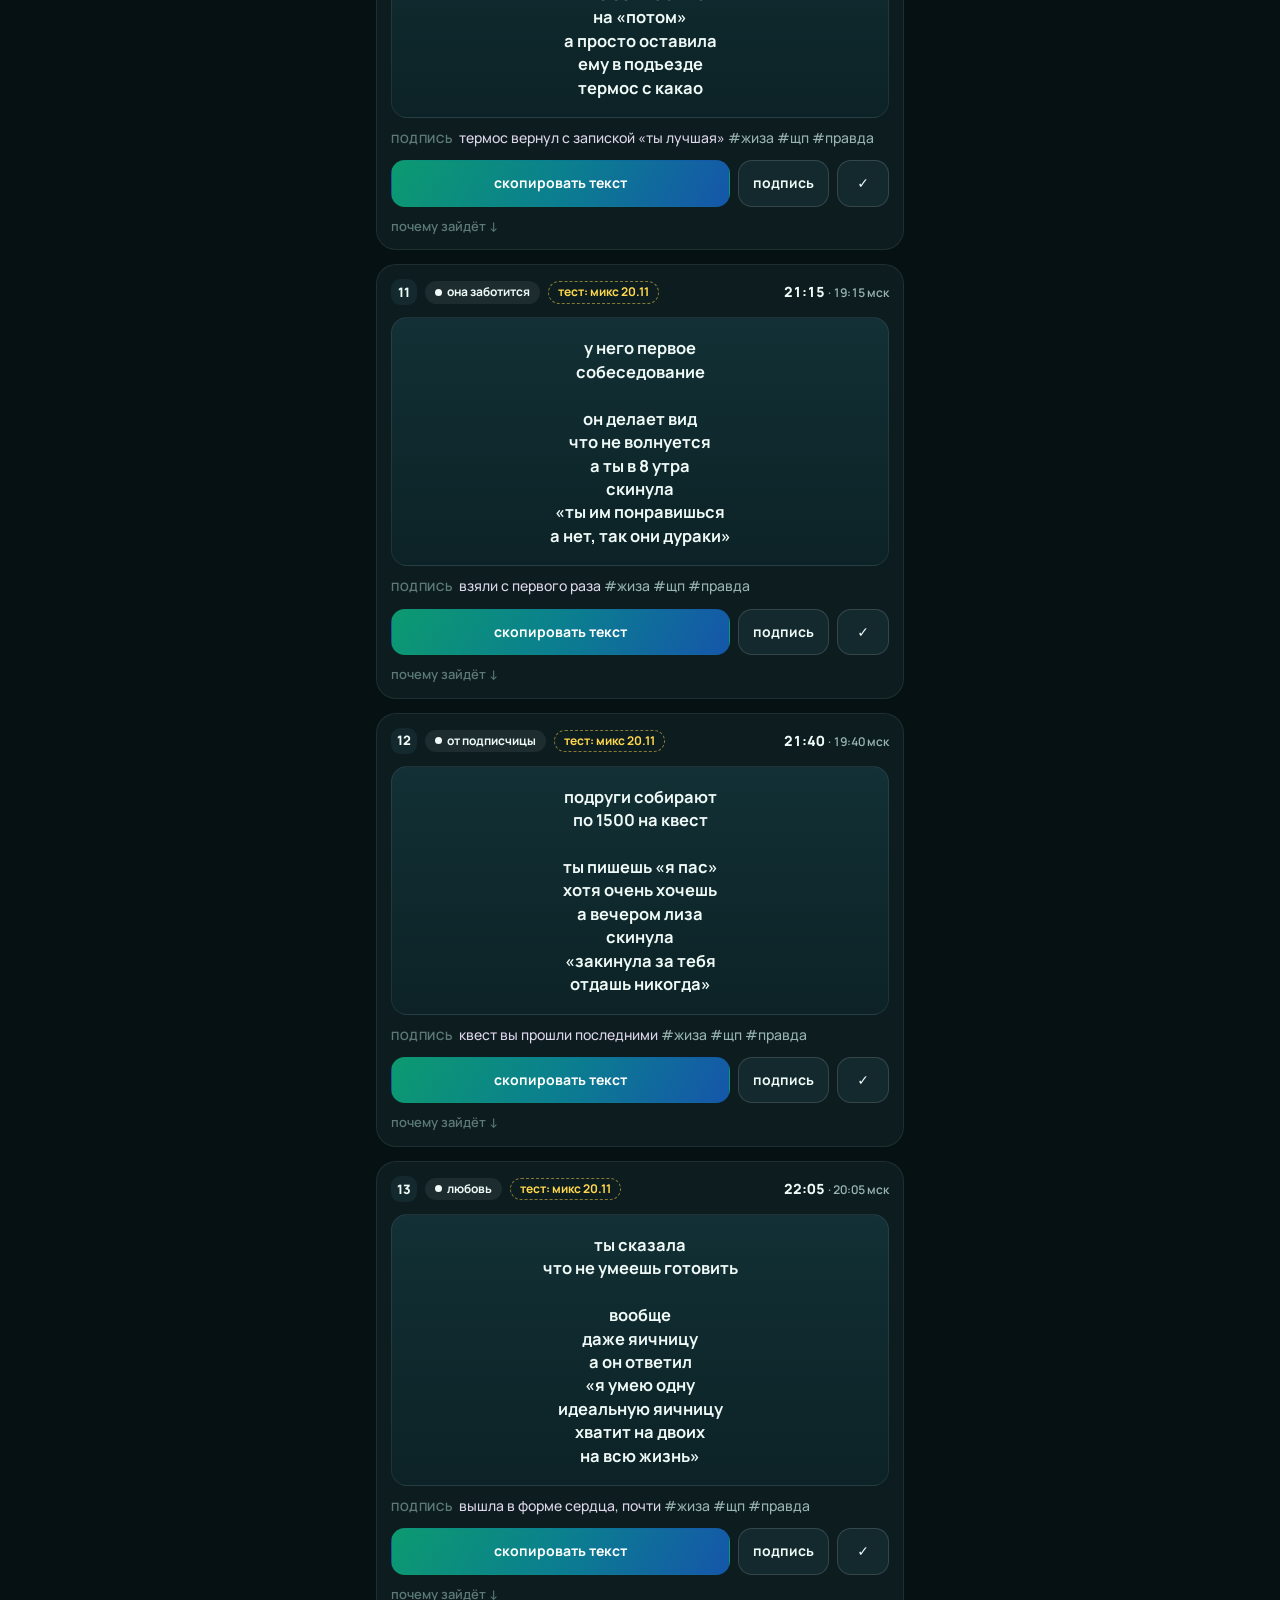
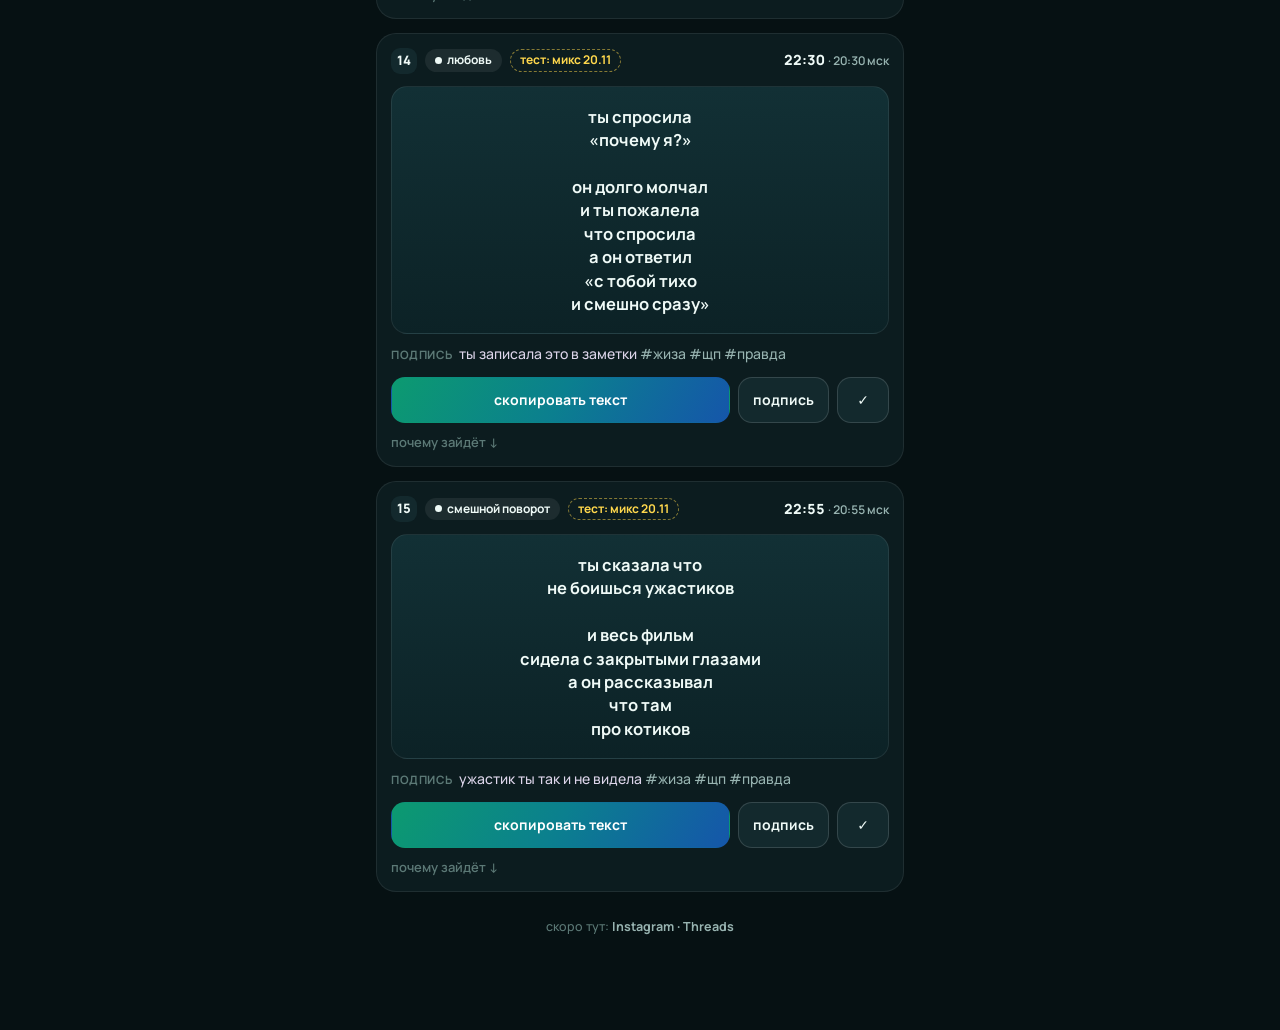
==== commit 7c2e57cf: "Тексты 20–25.11 по 15 в день + разбор 15–20.11" ====
--- a/index.html
+++ b/index.html
@@ -89,7 +89,7 @@
   </div>
 </div>
 
-<script src="data.js?v=mwnq0aia"></script>
+<script src="data.js?v=mwp8hyd3"></script>
 <script src="app.js?v=16"></script>
 </body>
 </html>
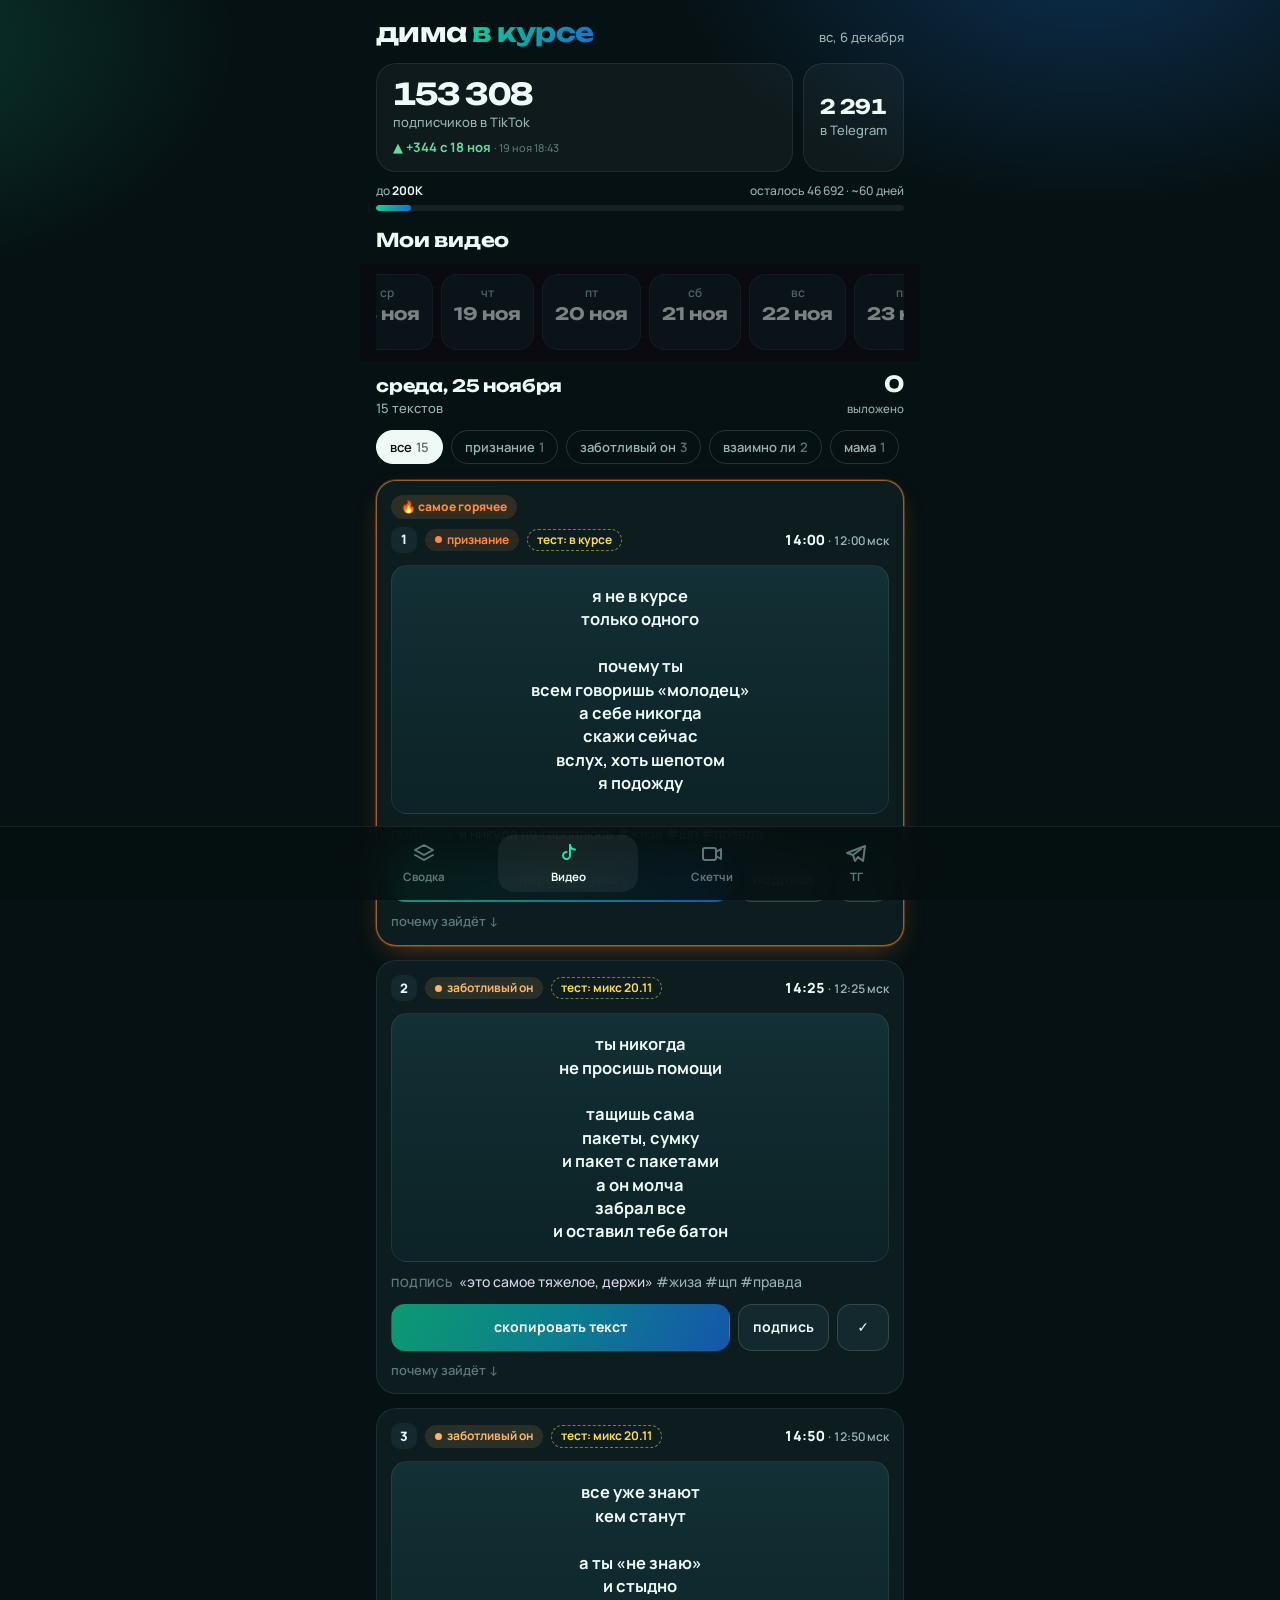
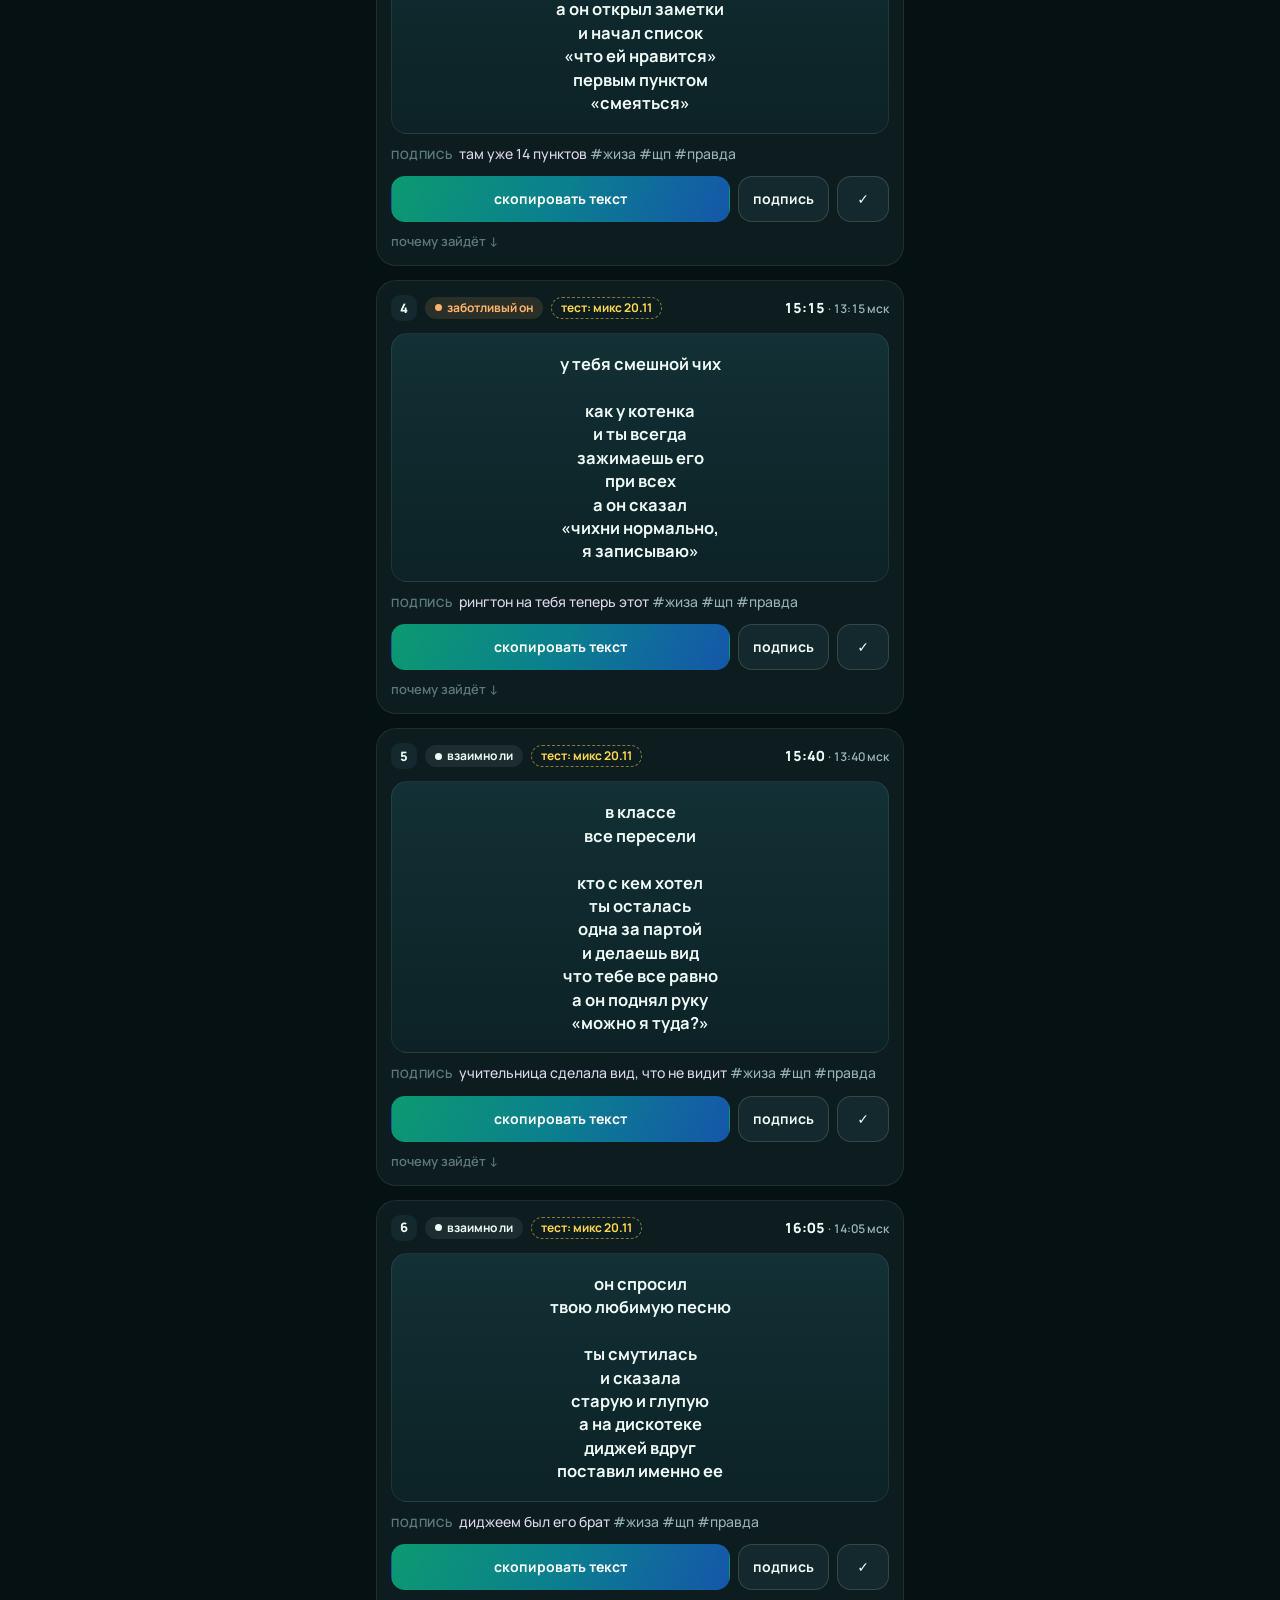
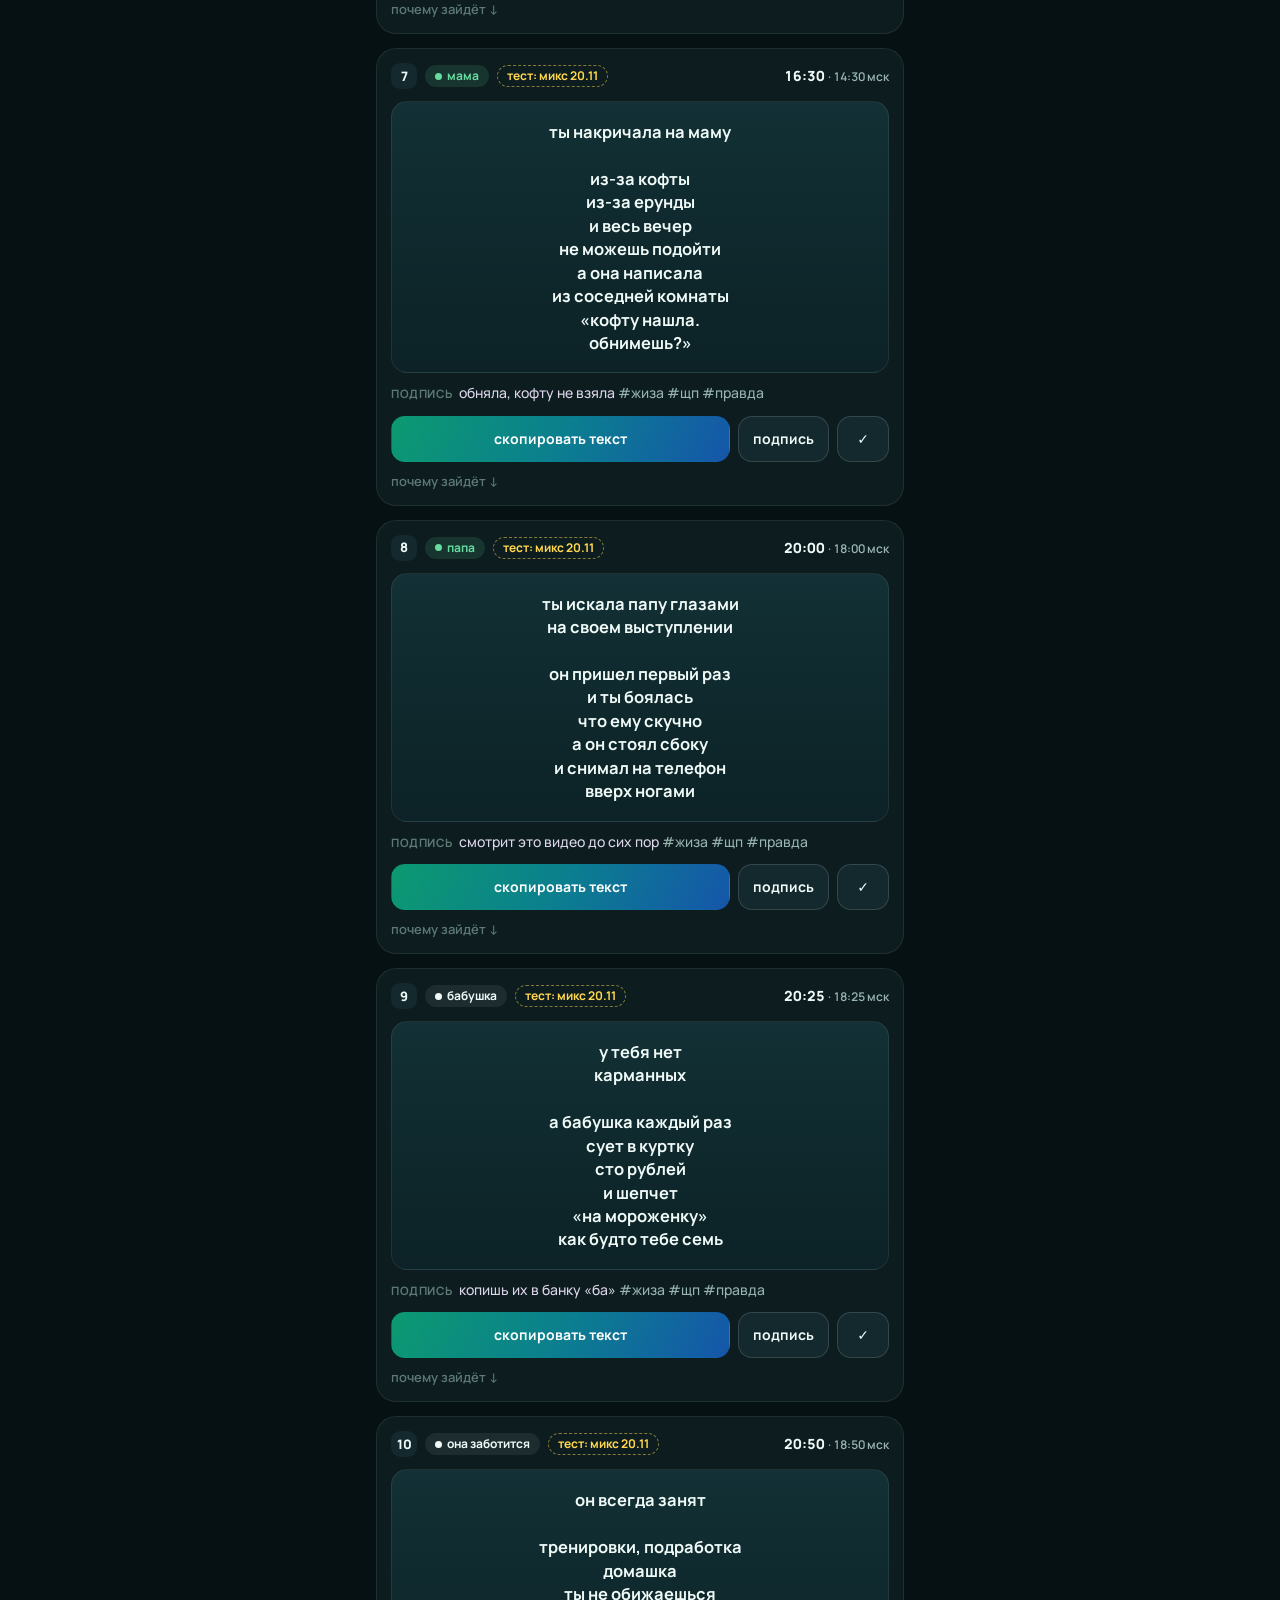
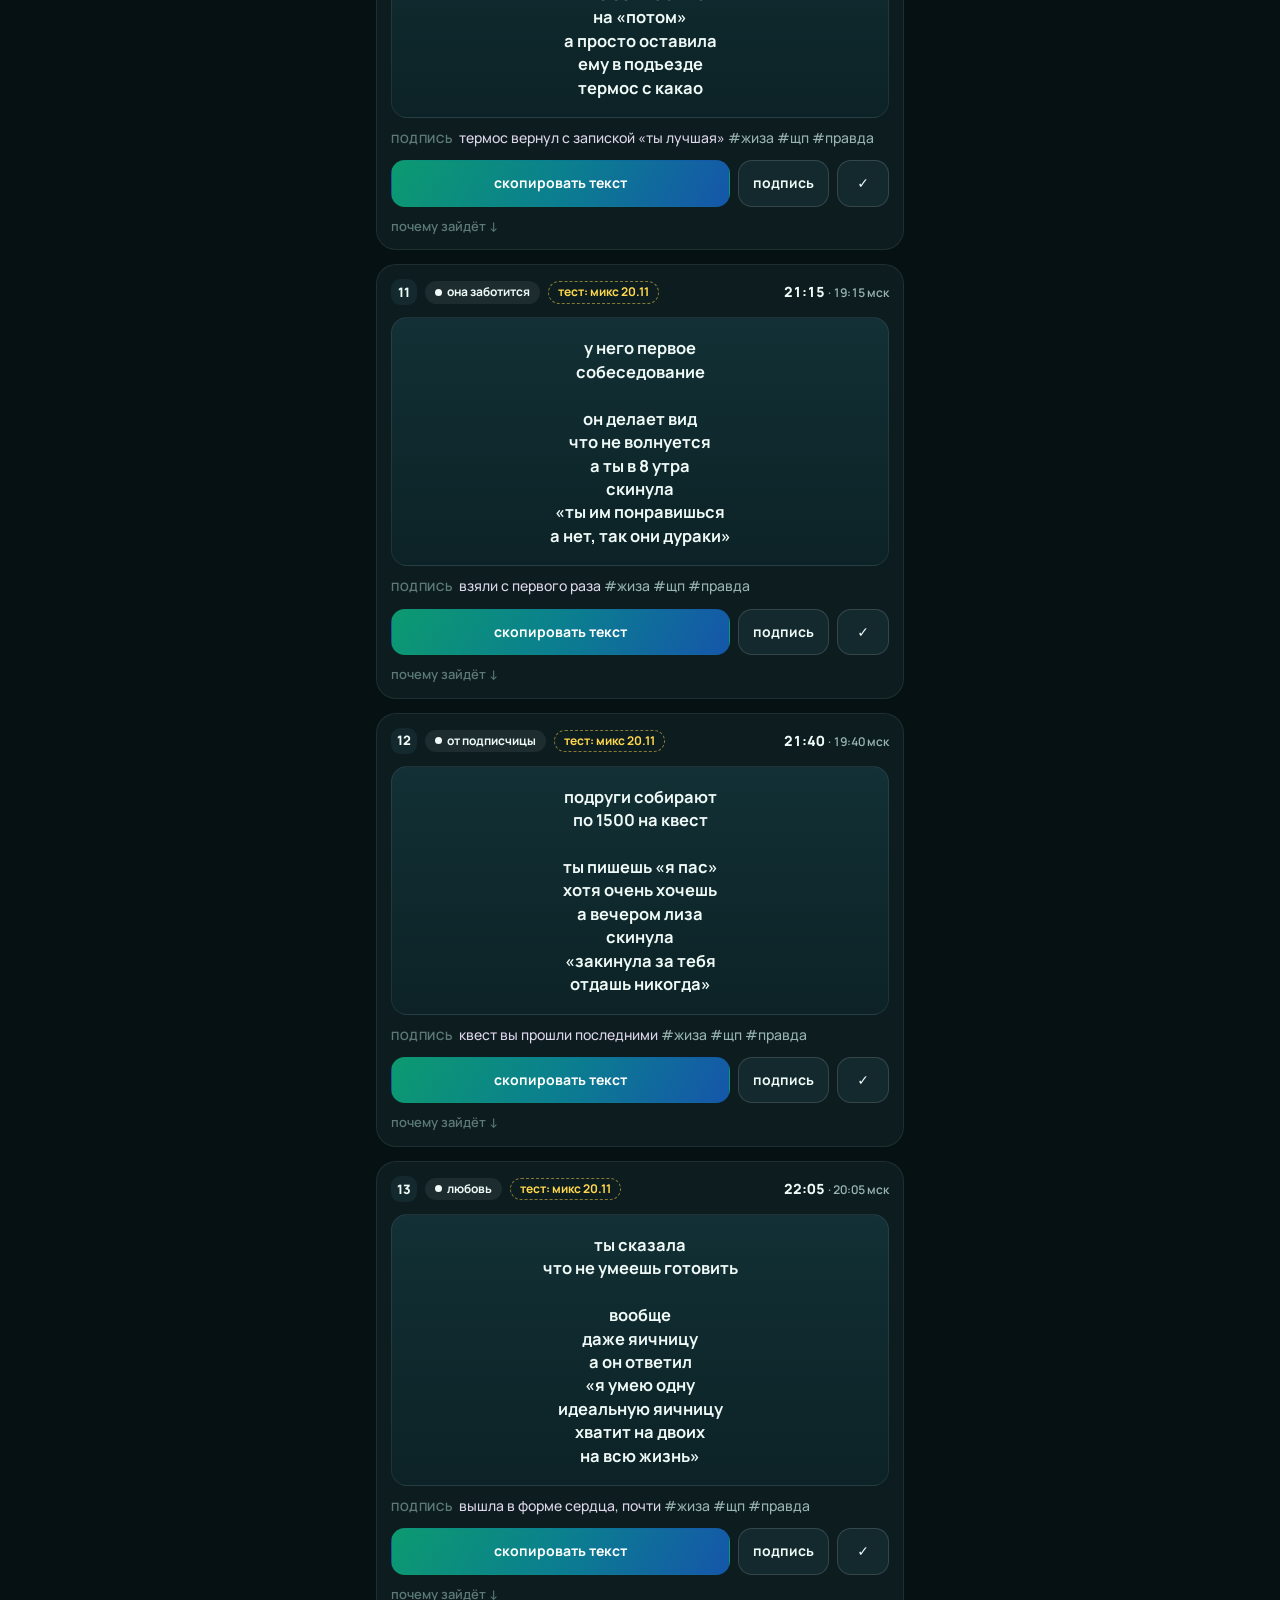
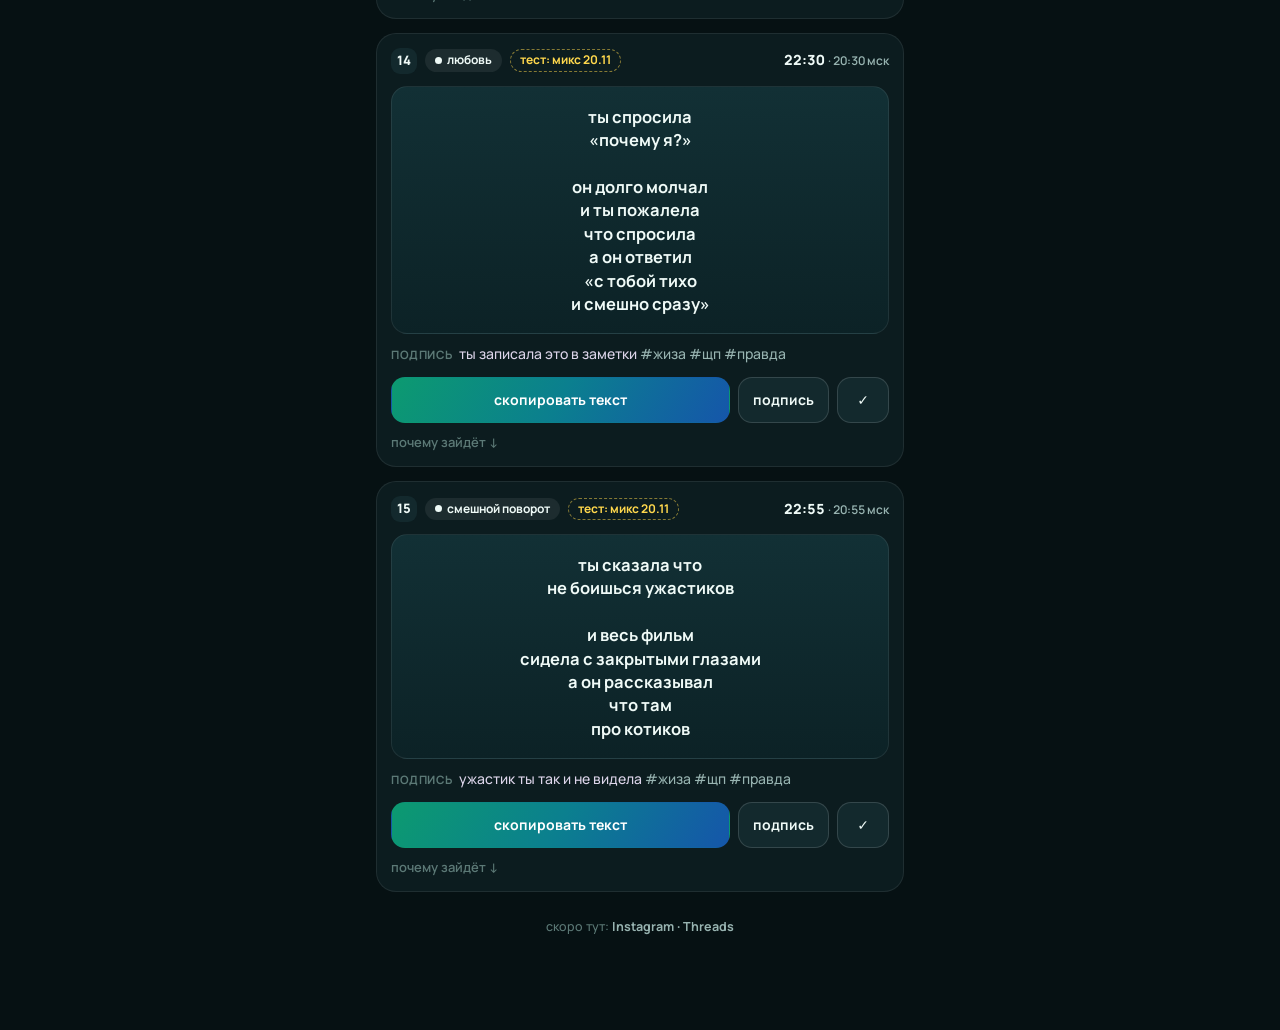
==== commit 39597e97: "подписчики 18.11" ====
--- a/index.html
+++ b/index.html
@@ -89,7 +89,7 @@
   </div>
 </div>
 
-<script src="data.js?v=mwp8hyd3"></script>
+<script src="data.js?v=mwp8ia3a"></script>
 <script src="app.js?v=16"></script>
 </body>
 </html>
